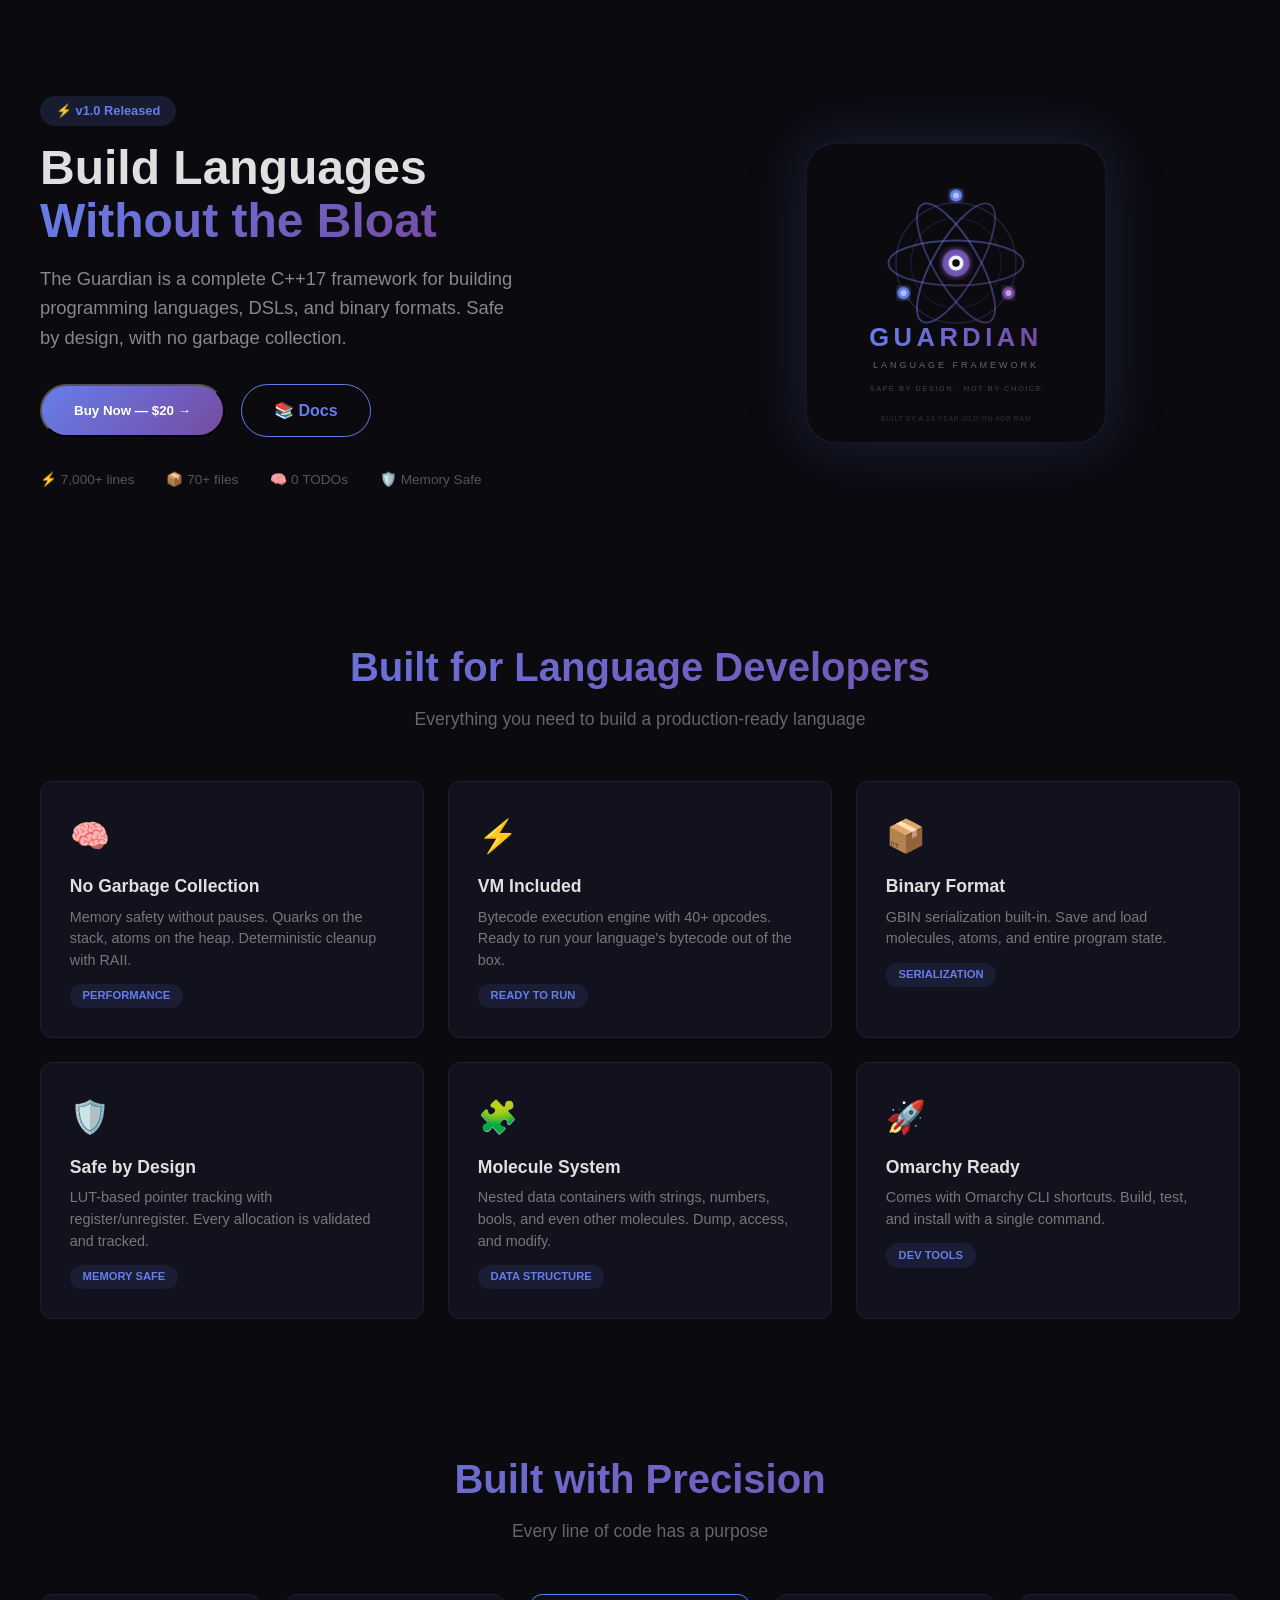
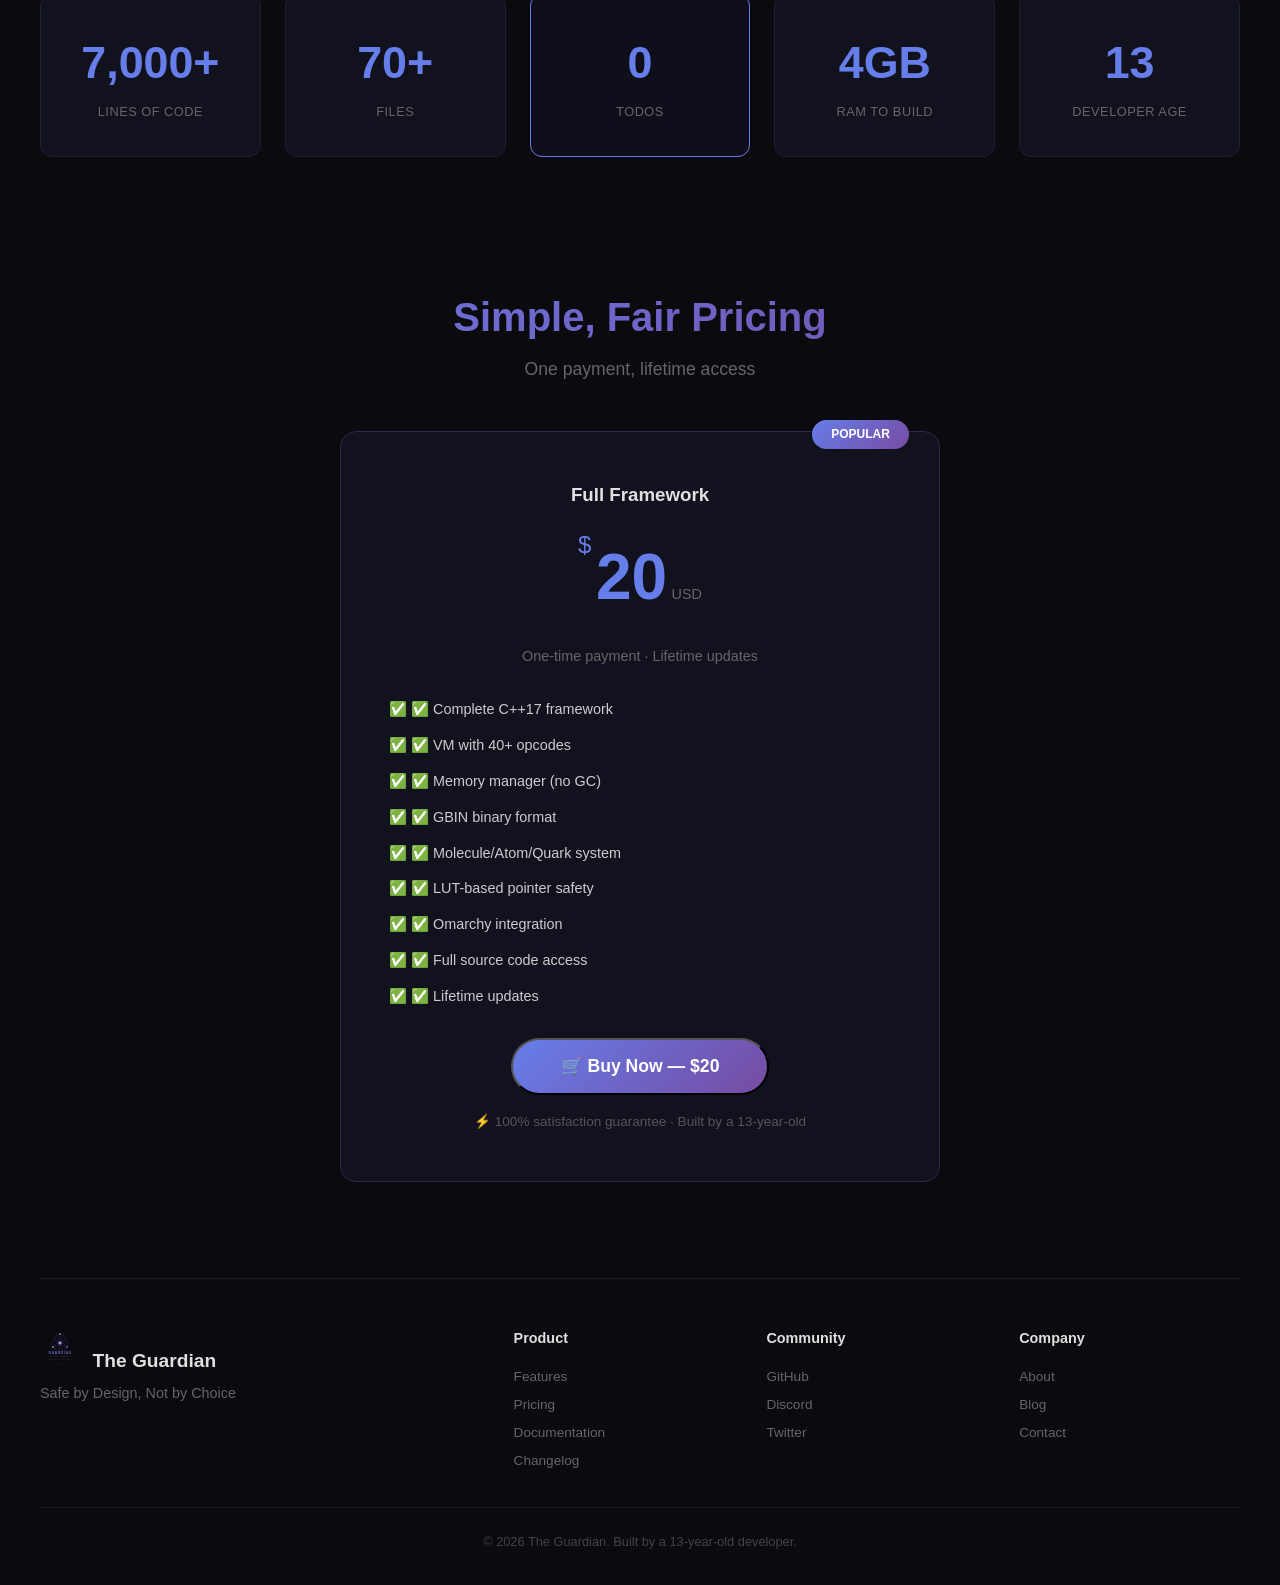
==== website/index.html @ 6f52d5f3 "Sync via Omarchy" ====
<!DOCTYPE html>
<html lang="en">
<head>
    <meta charset="UTF-8" />
    <meta name="viewport" content="width=device-width, initial-scale=1.0" />
    <title>The Guardian — Language Framework</title>
    <link rel="stylesheet" href="style.css" />
</head>
<body>
    <div class="container">
        <!-- Hero -->
        <section class="hero">
            <div class="hero-content">
                <div class="hero-badge">⚡ v1.0 Released</div>
                <h1>
                    Build Languages
                    <span class="gradient-text">Without the Bloat</span>
                </h1>
                <p class="hero-description">
                    The Guardian is a complete C++17 framework for building programming languages,
                    DSLs, and binary formats. Safe by design, with no garbage collection.
                </p>
                <!-- Add this to the hero section -->
    <div class="hero-buttons">
        <button id="hero-buy" class="btn btn-primary">Buy Now — $20 →</button>
        <a href="docs/index.html" class="btn btn-secondary">📚 Docs</a>
    </div>
                <div class="hero-stats-mini">
                    <span>⚡ 7,000+ lines</span>
                    <span>📦 70+ files</span>
                    <span>🧠 0 TODOs</span>
                    <span>🛡️ Memory Safe</span>
                </div>
            </div>
            <div class="hero-visual">
                <img src="assets/logo.svg" alt="The Guardian Logo" width="300" />
            </div>
        </section>

        <!-- Features -->
        <section class="features-section" id="features">
            <div class="section-header">
                <h2>Built for Language Developers</h2>
                <p>Everything you need to build a production-ready language</p>
            </div>
            <div class="features-grid">
                <div class="feature-card">
                    <div class="feature-icon">🧠</div>
                    <h3>No Garbage Collection</h3>
                    <p>Memory safety without pauses. Quarks on the stack, atoms on the heap. Deterministic cleanup with RAII.</p>
                    <span class="feature-tag">Performance</span>
                </div>
                <div class="feature-card">
                    <div class="feature-icon">⚡</div>
                    <h3>VM Included</h3>
                    <p>Bytecode execution engine with 40+ opcodes. Ready to run your language's bytecode out of the box.</p>
                    <span class="feature-tag">Ready to Run</span>
                </div>
                <div class="feature-card">
                    <div class="feature-icon">📦</div>
                    <h3>Binary Format</h3>
                    <p>GBIN serialization built-in. Save and load molecules, atoms, and entire program state.</p>
                    <span class="feature-tag">Serialization</span>
                </div>
                <div class="feature-card">
                    <div class="feature-icon">🛡️</div>
                    <h3>Safe by Design</h3>
                    <p>LUT-based pointer tracking with register/unregister. Every allocation is validated and tracked.</p>
                    <span class="feature-tag">Memory Safe</span>
                </div>
                <div class="feature-card">
                    <div class="feature-icon">🧩</div>
                    <h3>Molecule System</h3>
                    <p>Nested data containers with strings, numbers, bools, and even other molecules. Dump, access, and modify.</p>
                    <span class="feature-tag">Data Structure</span>
                </div>
                <div class="feature-card">
                    <div class="feature-icon">🚀</div>
                    <h3>Omarchy Ready</h3>
                    <p>Comes with Omarchy CLI shortcuts. Build, test, and install with a single command.</p>
                    <span class="feature-tag">Dev Tools</span>
                </div>
            </div>
        </section>

        <!-- Stats -->
        <section class="stats-section" id="stats">
            <div class="section-header">
                <h2>Built with Precision</h2>
                <p>Every line of code has a purpose</p>
            </div>
            <div class="stats-grid">
                <div class="stat-item">
                    <span class="stat-number">7,000+</span>
                    <span class="stat-label">Lines of Code</span>
                </div>
                <div class="stat-item">
                    <span class="stat-number">70+</span>
                    <span class="stat-label">Files</span>
                </div>
                <div class="stat-item highlight">
                    <span class="stat-number">0</span>
                    <span class="stat-label">TODOs</span>
                </div>
                <div class="stat-item">
                    <span class="stat-number">4GB</span>
                    <span class="stat-label">RAM to Build</span>
                </div>
                <div class="stat-item">
                    <span class="stat-number">13</span>
                    <span class="stat-label">Developer Age</span>
                </div>
            </div>
        </section>

        <!-- Pricing -->
        <section class="pricing-section" id="pricing">
            <div class="section-header">
                <h2>Simple, Fair Pricing</h2>
                <p>One payment, lifetime access</p>
            </div>
            <div class="pricing-card">
                <div class="pricing-badge">Popular</div>
                <div class="pricing-header">
                    <h3>Full Framework</h3>
                    <div class="pricing-price">
                        <span class="currency">$</span>
                        <span class="amount">20</span>
                        <span class="period">USD</span>
                    </div>
                    <p class="pricing-note">One-time payment · Lifetime updates</p>
                </div>
                <ul class="pricing-features">
                    <li>✅ Complete C++17 framework</li>
                    <li>✅ VM with 40+ opcodes</li>
                    <li>✅ Memory manager (no GC)</li>
                    <li>✅ GBIN binary format</li>
                    <li>✅ Molecule/Atom/Quark system</li>
                    <li>✅ LUT-based pointer safety</li>
                    <li>✅ Omarchy integration</li>
                    <li>✅ Full source code access</li>
                    <li>✅ Lifetime updates</li>
                </ul>
                <button id="polar-checkout" class="btn btn-primary btn-large">
                    🛒 Buy Now — $20
                </button>
                <p class="pricing-guarantee">⚡ 100% satisfaction guarantee · Built by a 13-year-old</p>
            </div>
        </section>

        <!-- Footer -->
        <footer>
            <div class="footer-grid">
                <div class="footer-brand">
                    <img src="assets/logo.svg" alt="The Guardian" width="40" />
                    <span class="footer-name">The Guardian</span>
                    <p class="footer-desc">Safe by Design, Not by Choice</p>
                </div>
                <div class="footer-links-group">
                    <h4>Product</h4>
                    <a href="#features">Features</a>
                    <a href="#pricing">Pricing</a>
                    <a href="#">Documentation</a>
                    <a href="#">Changelog</a>
                </div>
                <div class="footer-links-group">
                    <h4>Community</h4>
                    <a href="https://github.com/Taha95-dev/The-Guardian">GitHub</a>
                    <a href="#">Discord</a>
                    <a href="#">Twitter</a>
                </div>
                <div class="footer-links-group">
                    <h4>Company</h4>
                    <a href="#">About</a>
                    <a href="#">Blog</a>
                    <a href="#">Contact</a>
                </div>
            </div>
            <div class="footer-bottom">
                <p>&copy; 2026 The Guardian. Built by a 13-year-old developer.</p>
            </div>
        </footer>
    </div>

    <script>
        // ── Polar Checkout ──
        document.addEventListener('DOMContentLoaded', function() {
            const checkoutUrl = 'https://buy.polar.sh/polar_cl_czZ7LW2XcJR1zNjUoiGbBYU4MNOI4ShcvcR6l00HLU9';
            
            // Hero buy button
            const heroBuy = document.getElementById('hero-buy');
            if (heroBuy) {
                heroBuy.addEventListener('click', function() {
                    window.location.href = checkoutUrl;
                });
            }
            
            // Pricing buy button
            const polarCheckout = document.getElementById('polar-checkout');
            if (polarCheckout) {
                polarCheckout.addEventListener('click', function() {
                    window.location.href = checkoutUrl;
                });
            }
        });
    </script>
</body>
</html>
---- website/style.css ----
/* ── Reset ── */
* { margin: 0; padding: 0; box-sizing: border-box; }

body {
    font-family: -apple-system, BlinkMacSystemFont, 'Segoe UI', Roboto, Oxygen, Ubuntu, sans-serif;
    background: #0a0a0f;
    color: #e0e0e0;
    min-height: 100vh;
    display: flex;
    justify-content: center;
    align-items: center;
    padding: 2rem;
    line-height: 1.6;
}

.container {
    max-width: 1200px;
    width: 100%;
}

/* ── Buttons ── */
.btn {
    display: inline-block;
    padding: 0.8rem 2rem;
    border-radius: 50px;
    text-decoration: none;
    font-weight: 600;
    transition: all 0.3s;
}

.btn-primary {
    background: linear-gradient(135deg, #667eea, #764ba2);
    color: #fff;
}

.btn-primary:hover {
    transform: translateY(-2px);
    box-shadow: 0 8px 30px rgba(102, 126, 234, 0.3);
}

.btn-secondary {
    background: transparent;
    color: #667eea;
    border: 1px solid #667eea;
}

.btn-secondary:hover {
    background: rgba(102, 126, 234, 0.1);
}

.btn-large {
    padding: 1rem 3rem;
    font-size: 1.1rem;
}

/* ── Hero ── */
.hero {
    display: grid;
    grid-template-columns: 1fr 1fr;
    gap: 4rem;
    align-items: center;
    padding: 4rem 0 5rem;
}

.hero-badge {
    display: inline-block;
    background: rgba(102, 126, 234, 0.15);
    color: #667eea;
    padding: 0.3rem 1rem;
    border-radius: 50px;
    font-size: 0.8rem;
    font-weight: 600;
    margin-bottom: 1rem;
}

.hero h1 {
    font-size: 3rem;
    font-weight: 900;
    line-height: 1.1;
    margin-bottom: 1rem;
}

.gradient-text {
    background: linear-gradient(135deg, #667eea, #764ba2);
    -webkit-background-clip: text;
    -webkit-text-fill-color: transparent;
}

.hero-description {
    color: #888;
    font-size: 1.15rem;
    max-width: 480px;
    margin-bottom: 2rem;
}

.hero-buttons {
    display: flex;
    gap: 1rem;
    flex-wrap: wrap;
    margin-bottom: 2rem;
}

.hero-stats-mini {
    display: flex;
    gap: 2rem;
    color: #555;
    font-size: 0.85rem;
}

.hero-visual {
    display: flex;
    justify-content: center;
    align-items: center;
}

.hero-visual img {
    max-width: 300px;
    filter: drop-shadow(0 0 30px rgba(102, 126, 234, 0.2));
}

/* ── Section Headers ── */
.section-header {
    text-align: center;
    margin-bottom: 3rem;
}

.section-header h2 {
    font-size: 2.5rem;
    font-weight: 800;
    background: linear-gradient(135deg, #667eea, #764ba2);
    -webkit-background-clip: text;
    -webkit-text-fill-color: transparent;
}

.section-header p {
    color: #666;
    font-size: 1.1rem;
    margin-top: 0.4rem;
}

/* ── Features ── */
.features-section {
    padding: 4rem 0;
}

.features-grid {
    display: grid;
    grid-template-columns: repeat(3, 1fr);
    gap: 1.5rem;
}

.feature-card {
    background: #12121f;
    padding: 1.8rem;
    border-radius: 12px;
    border: 1px solid #1e1e34;
    transition: all 0.3s;
}

.feature-card:hover {
    transform: translateY(-4px);
    border-color: #667eea;
    box-shadow: 0 8px 30px rgba(0, 0, 0, 0.4);
}

.feature-icon { font-size: 2rem; margin-bottom: 0.6rem; }
.feature-card h3 { font-size: 1.1rem; margin-bottom: 0.4rem; }
.feature-card p { color: #777; font-size: 0.9rem; line-height: 1.5; }

.feature-tag {
    display: inline-block;
    margin-top: 0.8rem;
    font-size: 0.7rem;
    font-weight: 600;
    text-transform: uppercase;
    color: #667eea;
    background: rgba(102, 126, 234, 0.1);
    padding: 0.2rem 0.8rem;
    border-radius: 50px;
}

/* ── Stats ── */
.stats-section {
    padding: 4rem 0;
}

.stats-grid {
    display: grid;
    grid-template-columns: repeat(5, 1fr);
    gap: 1.5rem;
}

.stat-item {
    background: #12121f;
    padding: 2rem 1rem;
    border-radius: 12px;
    border: 1px solid #1e1e34;
    text-align: center;
    transition: border-color 0.3s;
}

.stat-item:hover { border-color: #667eea; }
.stat-item.highlight { border-color: #667eea; background: rgba(102, 126, 234, 0.05); }

.stat-number {
    display: block;
    font-size: 2.8rem;
    font-weight: 800;
    color: #667eea;
}

.stat-label {
    font-size: 0.8rem;
    color: #666;
    text-transform: uppercase;
    letter-spacing: 0.5px;
}

/* ── Pricing ── */
.pricing-section {
    padding: 4rem 0;
}

.pricing-card {
    max-width: 600px;
    margin: 0 auto;
    background: #12121f;
    padding: 3rem;
    border-radius: 16px;
    border: 1px solid #2a2a4e;
    text-align: center;
    position: relative;
}

.pricing-badge {
    position: absolute;
    top: -12px;
    right: 30px;
    background: linear-gradient(135deg, #667eea, #764ba2);
    color: #fff;
    padding: 0.3rem 1.2rem;
    border-radius: 50px;
    font-size: 0.75rem;
    font-weight: 600;
    text-transform: uppercase;
}

.pricing-price { margin: 1rem 0; }
.pricing-price .currency { font-size: 1.5rem; vertical-align: top; color: #667eea; }
.pricing-price .amount { font-size: 4rem; font-weight: 800; color: #667eea; }
.pricing-price .period { font-size: 0.9rem; color: #666; }
.pricing-note { color: #666; font-size: 0.9rem; }

.pricing-features {
    list-style: none;
    text-align: left;
    margin: 1.5rem 0;
    padding: 0;
}

.pricing-features li {
    padding: 0.4rem 0;
    color: #ccc;
    font-size: 0.9rem;
}

.pricing-features li::before { content: "✅ "; color: #27c93f; }
.pricing-guarantee { color: #555; font-size: 0.85rem; margin-top: 1rem; }

/* ── Footer ── */
footer {
    border-top: 1px solid #1a1a2e;
    padding-top: 3rem;
    margin-top: 2rem;
}

.footer-grid {
    display: grid;
    grid-template-columns: 2fr 1fr 1fr 1fr;
    gap: 2rem;
    padding-bottom: 2rem;
}

.footer-brand .footer-logo { font-size: 2rem; }
.footer-brand .footer-name { font-size: 1.2rem; font-weight: 700; margin-left: 0.5rem; }
.footer-desc { color: #666; font-size: 0.9rem; margin-top: 0.3rem; }

.footer-links-group h4 { color: #e0e0e0; font-size: 0.9rem; margin-bottom: 0.8rem; }
.footer-links-group a {
    display: block;
    color: #666;
    text-decoration: none;
    font-size: 0.85rem;
    padding: 0.2rem 0;
    transition: color 0.2s;
}

.footer-links-group a:hover { color: #667eea; }

.footer-bottom {
    border-top: 1px solid #1a1a2e;
    padding-top: 1.5rem;
    text-align: center;
    color: #444;
    font-size: 0.8rem;
}

/* ── Responsive ── */
@media (max-width: 1024px) {
    .hero { grid-template-columns: 1fr; text-align: center; }
    .hero-description { margin: 0 auto 2rem; }
    .hero-buttons { justify-content: center; }
    .hero-stats-mini { justify-content: center; }
    .hero-visual img { max-width: 200px; }
}

@media (max-width: 768px) {
    .features-grid { grid-template-columns: 1fr 1fr; }
    .stats-grid { grid-template-columns: 1fr 1fr 1fr; }
    .footer-grid { grid-template-columns: 1fr 1fr; }
}

@media (max-width: 480px) {
    .features-grid { grid-template-columns: 1fr; }
    .stats-grid { grid-template-columns: 1fr 1fr; }
    .footer-grid { grid-template-columns: 1fr; }
    .hero h1 { font-size: 2.5rem; }
    .section-header h2 { font-size: 2rem; }
    .pricing-price .amount { font-size: 3rem; }
}

/* ── Docs Styles ── */

.docs-header {
    padding: 2rem 0 3rem;
}

.docs-header h1 {
    font-size: 2.5rem;
    font-weight: 800;
    background: linear-gradient(135deg, #667eea, #764ba2);
    -webkit-background-clip: text;
    -webkit-text-fill-color: transparent;
}

.docs-header p {
    color: #8888aa;
    font-size: 1.1rem;
}

.back-link {
    color: #667eea;
    text-decoration: none;
    display: inline-block;
    margin-bottom: 1rem;
}

.back-link:hover {
    text-decoration: underline;
}

.docs-grid {
    display: grid;
    grid-template-columns: repeat(auto-fit, minmax(280px, 1fr));
    gap: 1.5rem;
    padding: 1rem 0 3rem;
}

.docs-card {
    background: #12121f;
    padding: 1.8rem;
    border-radius: 12px;
    border: 1px solid #1e1e34;
    transition: all 0.3s;
}

.docs-card:hover {
    border-color: #667eea;
    transform: translateY(-2px);
}

.docs-card h3 {
    color: #e0e0e0;
    font-size: 1.1rem;
    margin-bottom: 0.5rem;
}

.docs-card p {
    color: #8888aa;
    font-size: 0.9rem;
    line-height: 1.5;
    margin-bottom: 1rem;
}

.docs-card .btn {
    font-size: 0.85rem;
    padding: 0.5rem 1.5rem;
}

.docs-content {
    padding: 1rem 0 3rem;
    max-width: 800px;
}

.docs-content h2 {
    color: #e0e0e0;
    font-size: 1.8rem;
    font-weight: 700;
    margin: 2rem 0 1rem;
    border-bottom: 1px solid #1e1e34;
    padding-bottom: 0.5rem;
}

.docs-content h3 {
    color: #667eea;
    font-size: 1.3rem;
    margin: 1.5rem 0 0.5rem;
}

.docs-content p, .docs-content li {
    color: #aaa;
    line-height: 1.8;
}

.docs-content ul {
    padding-left: 1.5rem;
}

.docs-content ul li {
    margin: 0.3rem 0;
}

.docs-content pre {
    background: #0a0a0f;
    padding: 1.2rem;
    border-radius: 8px;
    border: 1px solid #1e1e34;
    overflow-x: auto;
    font-family: monospace;
    font-size: 0.85rem;
    color: #e0e0e0;
    margin: 0.8rem 0;
}

.docs-content code {
    font-family: monospace;
    color: #667eea;
}

.docs-content pre code {
    color: #e0e0e0;
}

.concept-card {
    background: #12121f;
    padding: 1.5rem;
    border-radius: 12px;
    border: 1px solid #1e1e34;
    margin: 1.5rem 0;
}

.concept-card h3 {
    margin-top: 0;
}

/* ── Responsive ── */
@media (max-width: 640px) {
    .docs-grid {
        grid-template-columns: 1fr;
    }
    .docs-header h1 {
        font-size: 2rem;
    }
}

/* ── API Styles ── */

.api-nav {
    display: flex;
    flex-wrap: wrap;
    gap: 0.8rem;
    padding: 1rem 0;
    margin-bottom: 2rem;
    border-bottom: 1px solid #1e1e34;
}

.api-nav a {
    color: #667eea;
    text-decoration: none;
    padding: 0.3rem 1rem;
    border-radius: 20px;
    border: 1px solid #1e1e34;
    font-size: 0.85rem;
    transition: all 0.3s;
}

.api-nav a:hover {
    background: rgba(102, 126, 234, 0.1);
    border-color: #667eea;
}

.api-class {
    background: #12121f;
    padding: 1.5rem;
    border-radius: 12px;
    border: 1px solid #1e1e34;
    margin: 1rem 0 2rem;
}

.api-class h4 {
    color: #764ba2;
    margin: 0 0 0.5rem 0;
}

.api-class table {
    width: 100%;
    border-collapse: collapse;
    font-size: 0.9rem;
}

.api-class table tr {
    border-bottom: 1px solid #1a1a2e;
}

.api-class table td {
    padding: 0.6rem 0.5rem;
    vertical-align: top;
}

.api-class table td:first-child {
    color: #667eea;
    font-family: monospace;
    width: 40%;
}

.api-class table td:last-child {
    color: #aaa;
}

@media (max-width: 640px) {
    .api-class table td:first-child {
        width: 50%;
        font-size: 0.75rem;
    }
    .api-class table td:last-child {
        font-size: 0.8rem;
    }
}
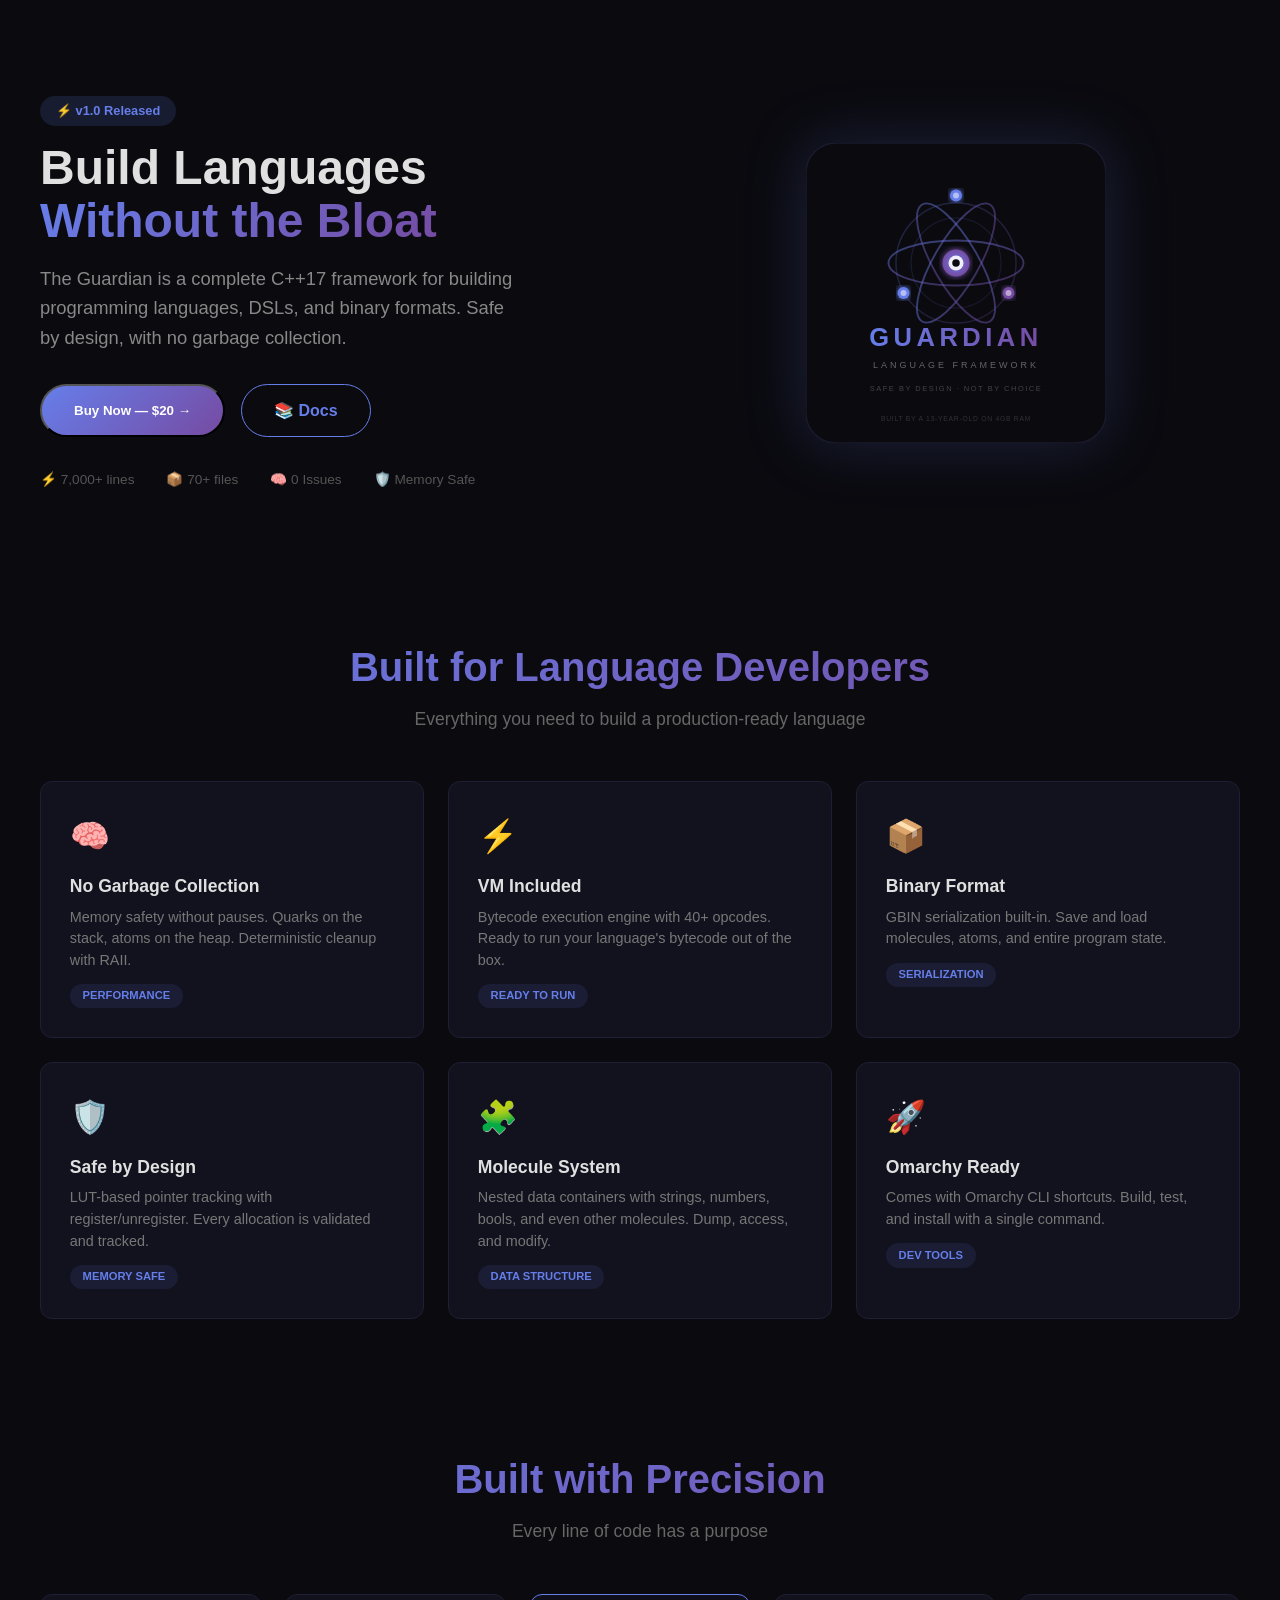
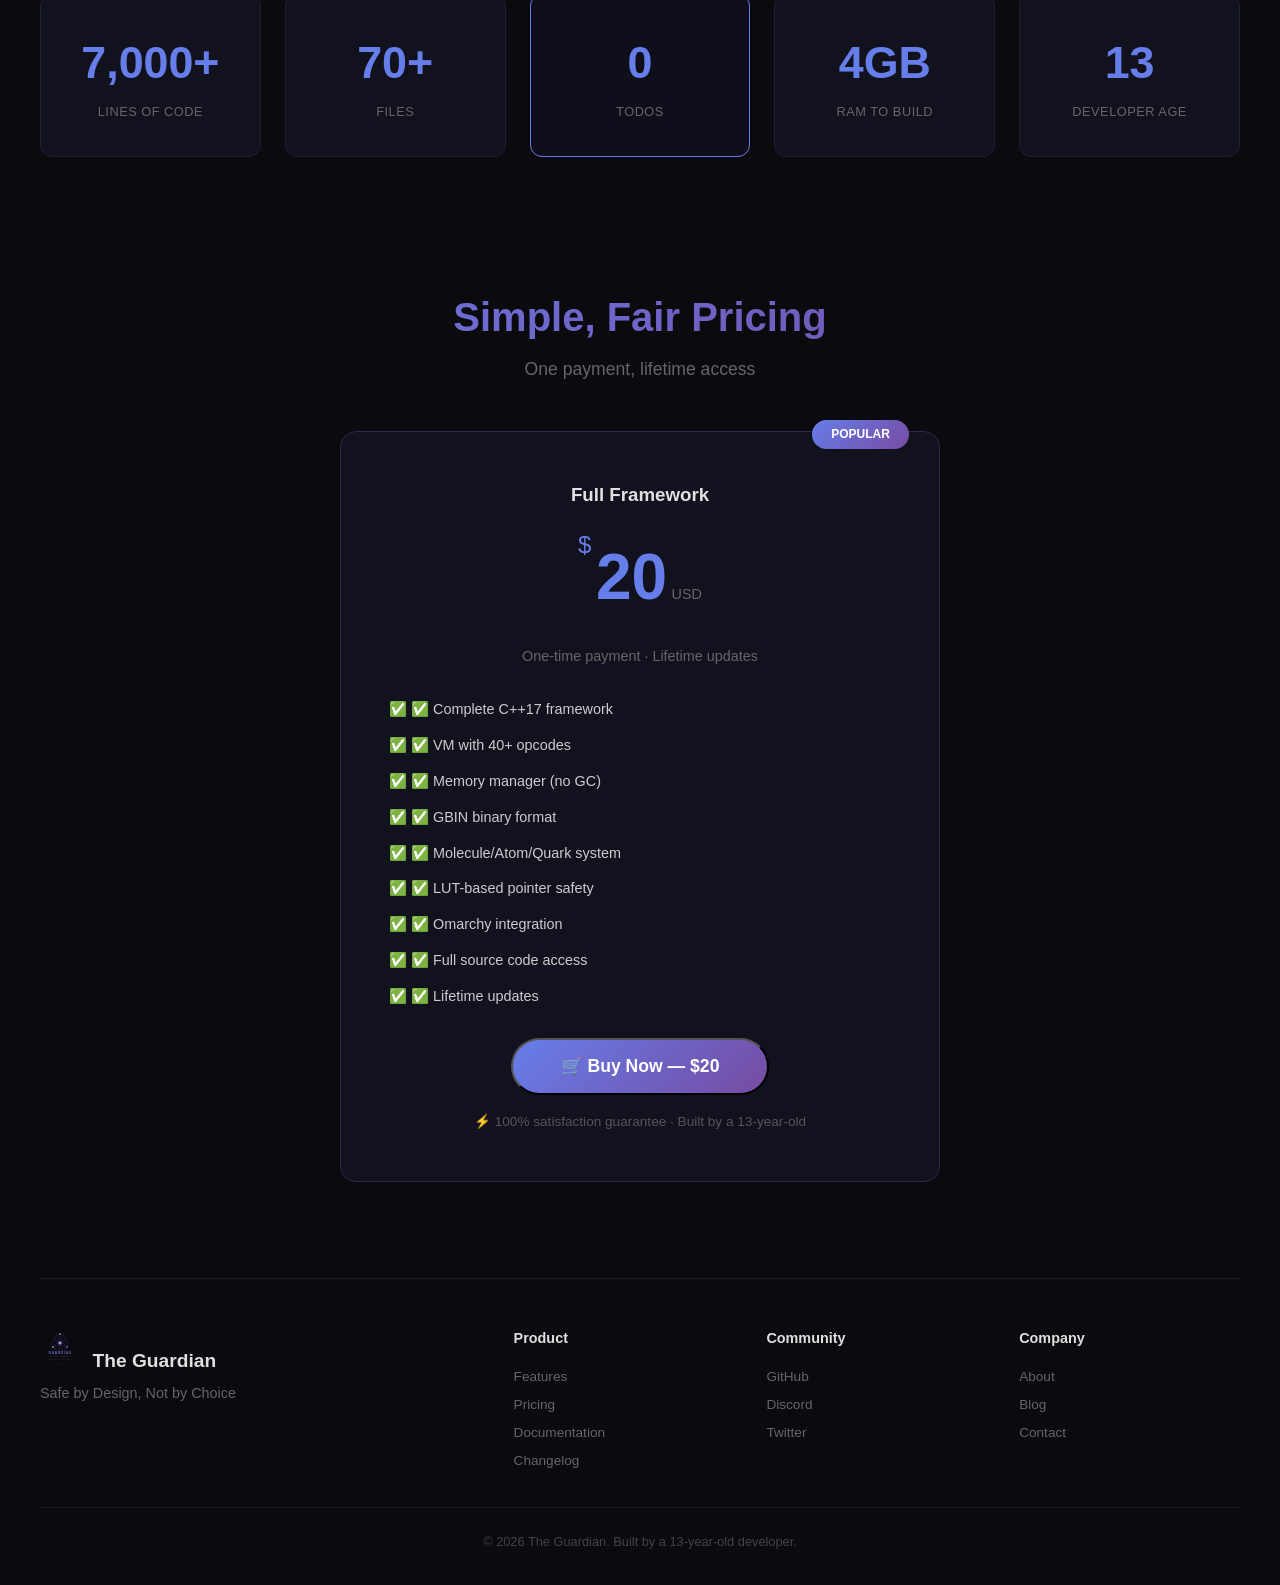
==== commit e8cfedf9: "v2.0: parser/lexer API" ====
--- a/website/index.html
+++ b/website/index.html
@@ -28,7 +28,7 @@
                 <div class="hero-stats-mini">
                     <span>⚡ 7,000+ lines</span>
                     <span>📦 70+ files</span>
-                    <span>🧠 0 TODOs</span>
+                    <span>🧠 0 Issues</span>
                     <span>🛡️ Memory Safe</span>
                 </div>
             </div>
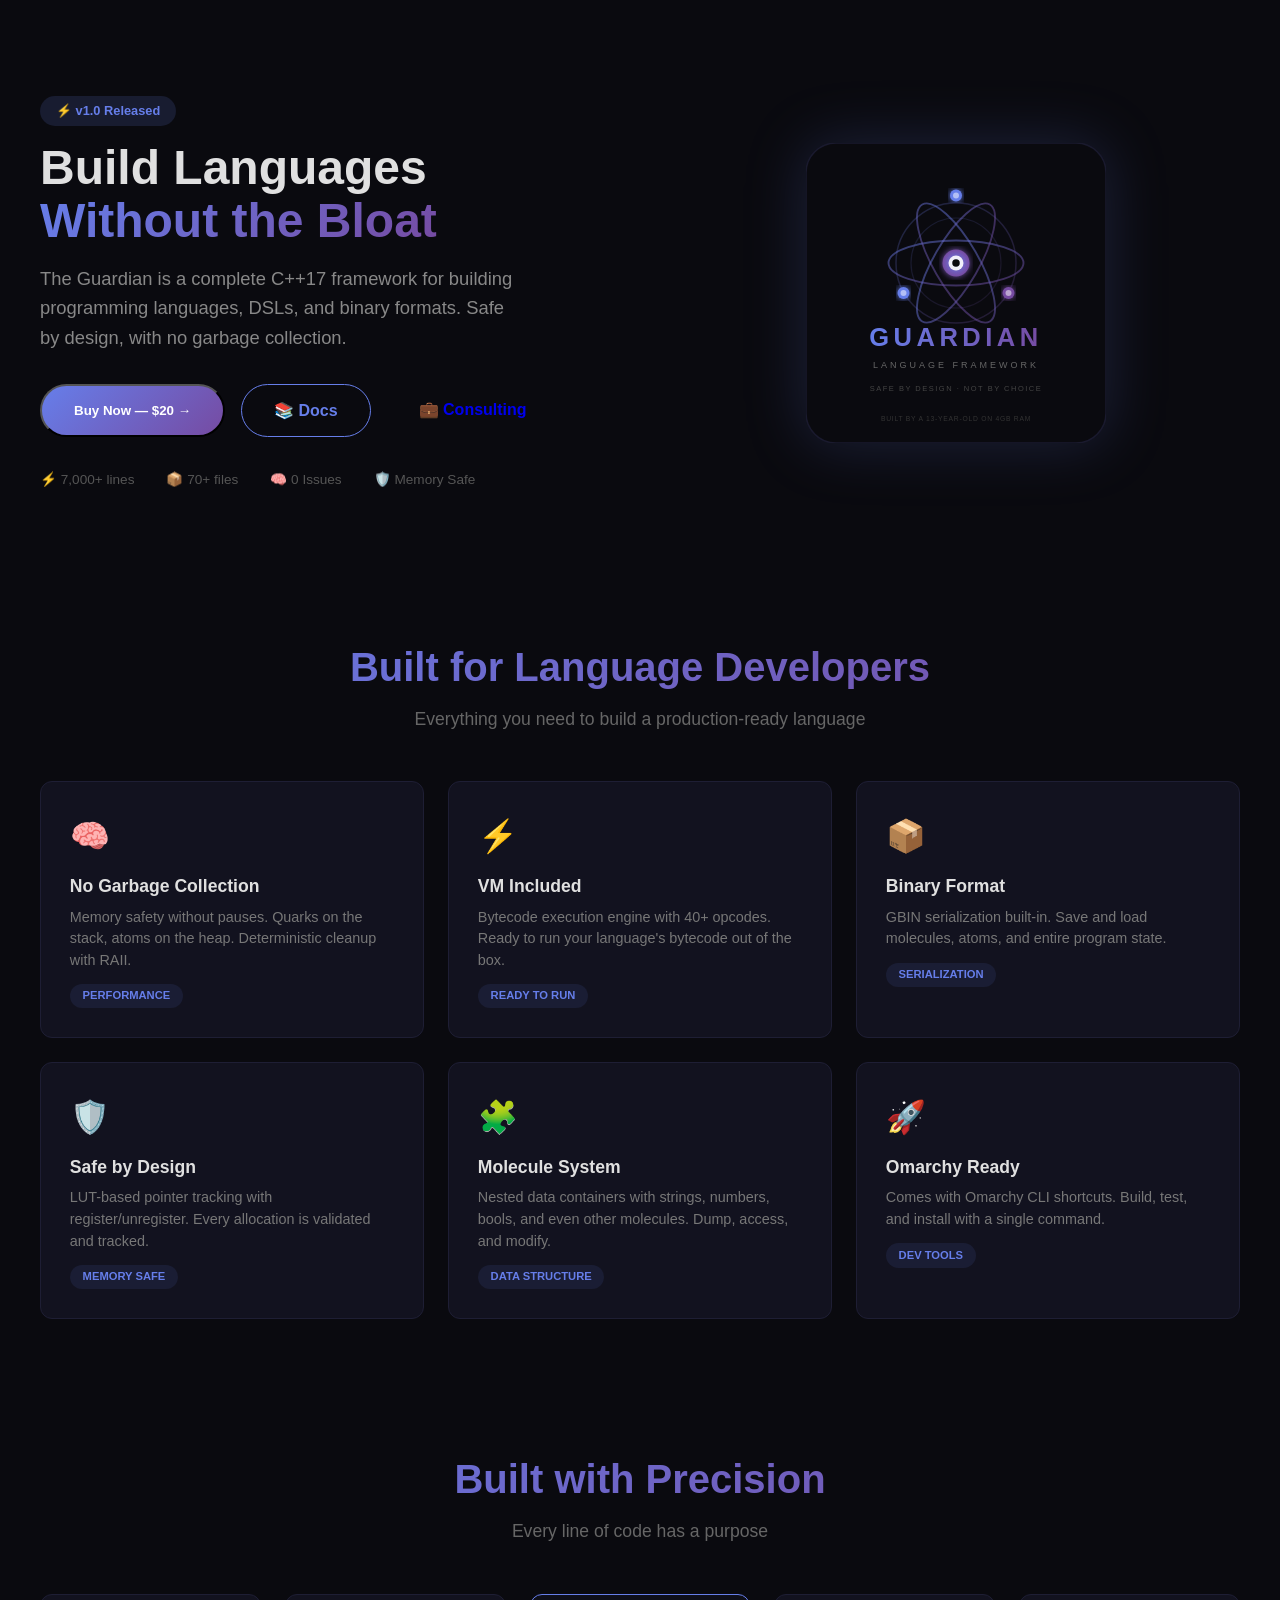
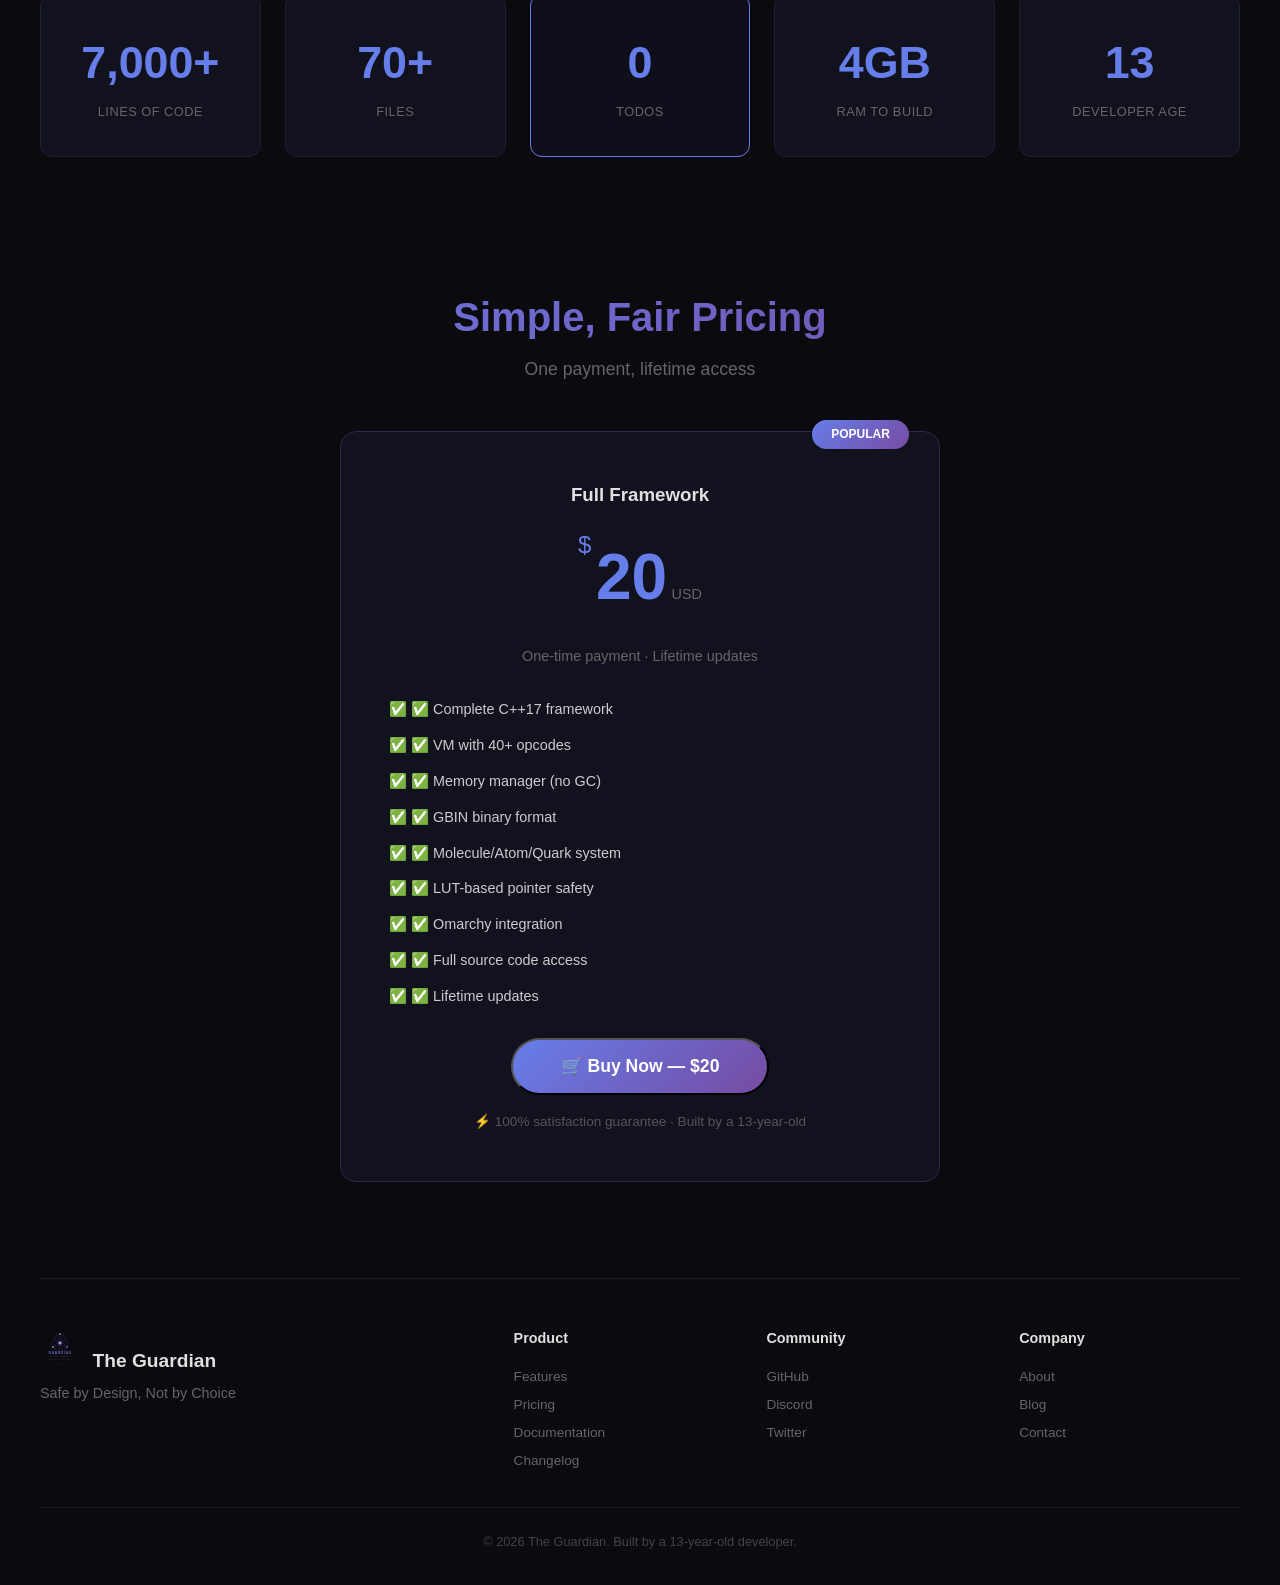
==== commit 2b7ad05e: "feat: Add consulting page and services - Add consulting.html with services, pricing, and contact - A" ====
--- a/website/index.html
+++ b/website/index.html
@@ -20,10 +20,10 @@
                     The Guardian is a complete C++17 framework for building programming languages,
                     DSLs, and binary formats. Safe by design, with no garbage collection.
                 </p>
-                <!-- Add this to the hero section -->
     <div class="hero-buttons">
         <button id="hero-buy" class="btn btn-primary">Buy Now — $20 →</button>
         <a href="docs/index.html" class="btn btn-secondary">📚 Docs</a>
+        <a href="consulting.html" class="btn bin-secondary">💼 Consulting</a>
     </div>
                 <div class="hero-stats-mini">
                     <span>⚡ 7,000+ lines</span>
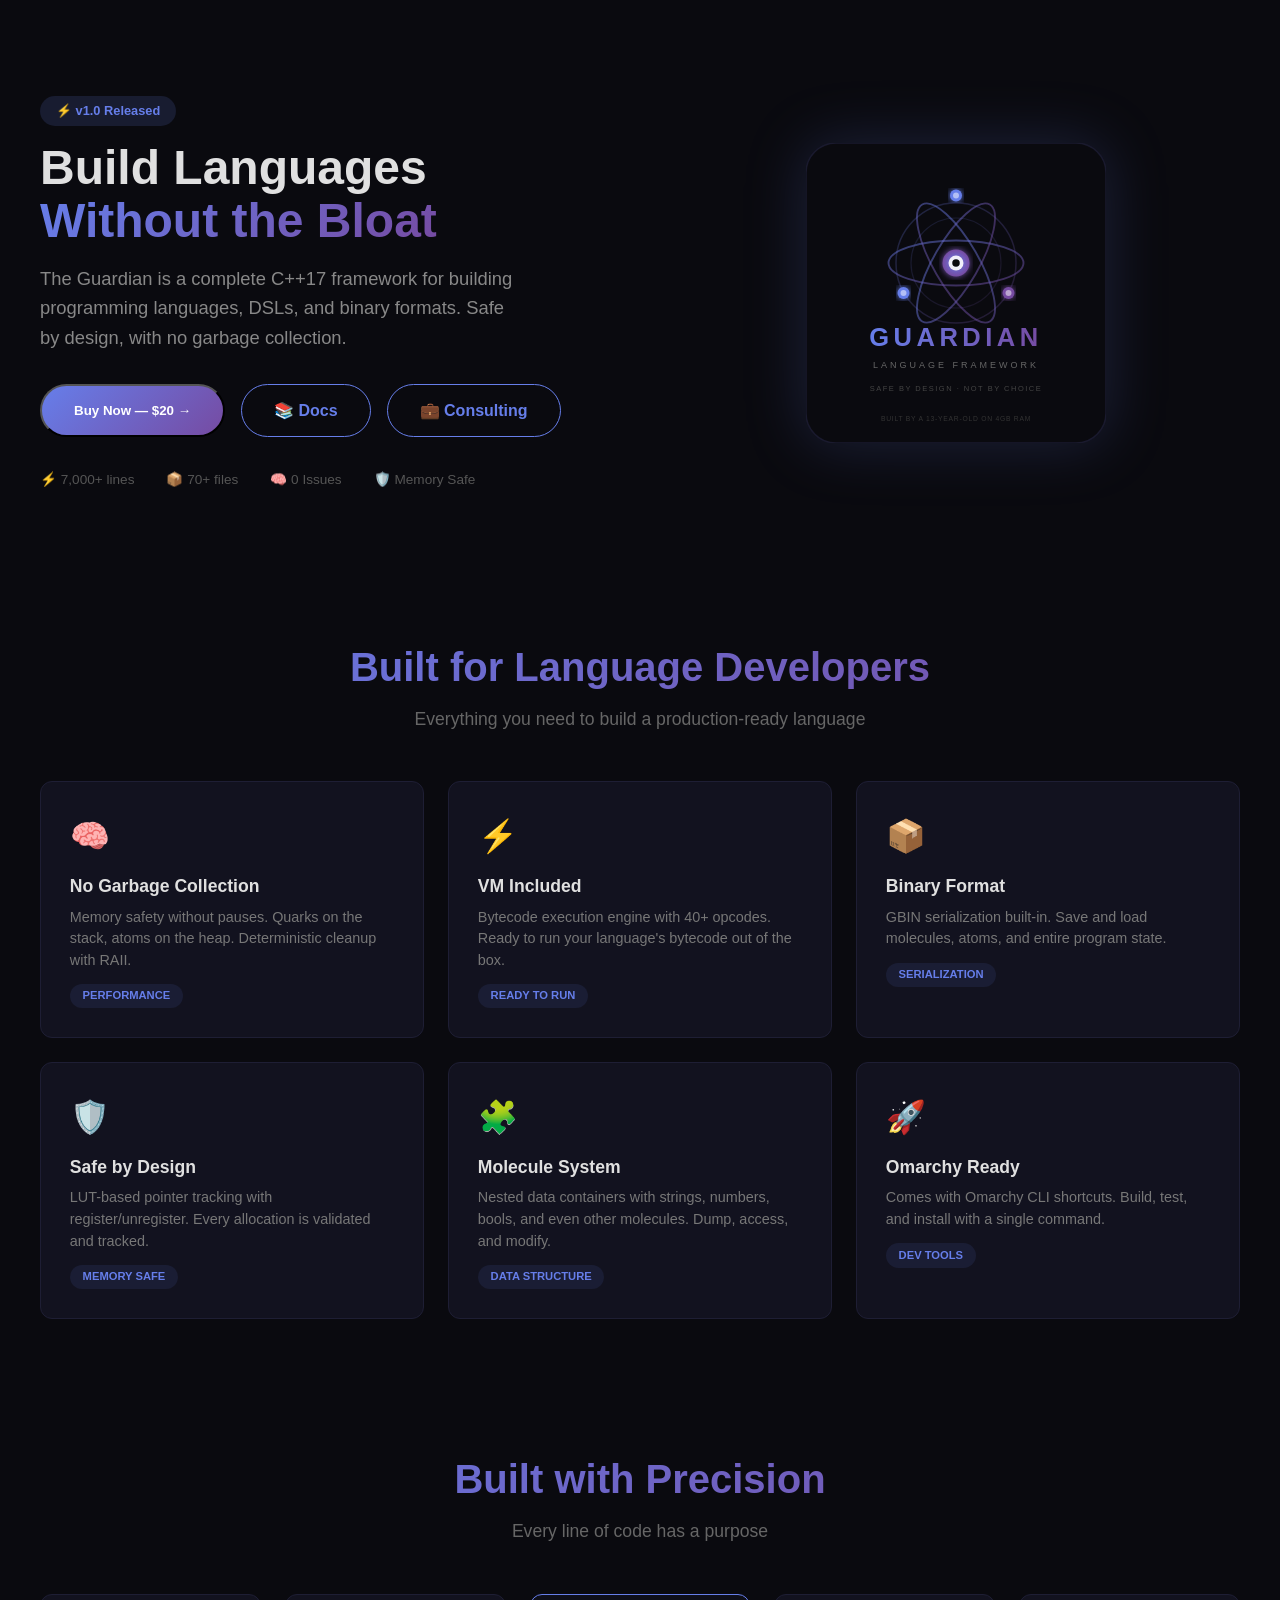
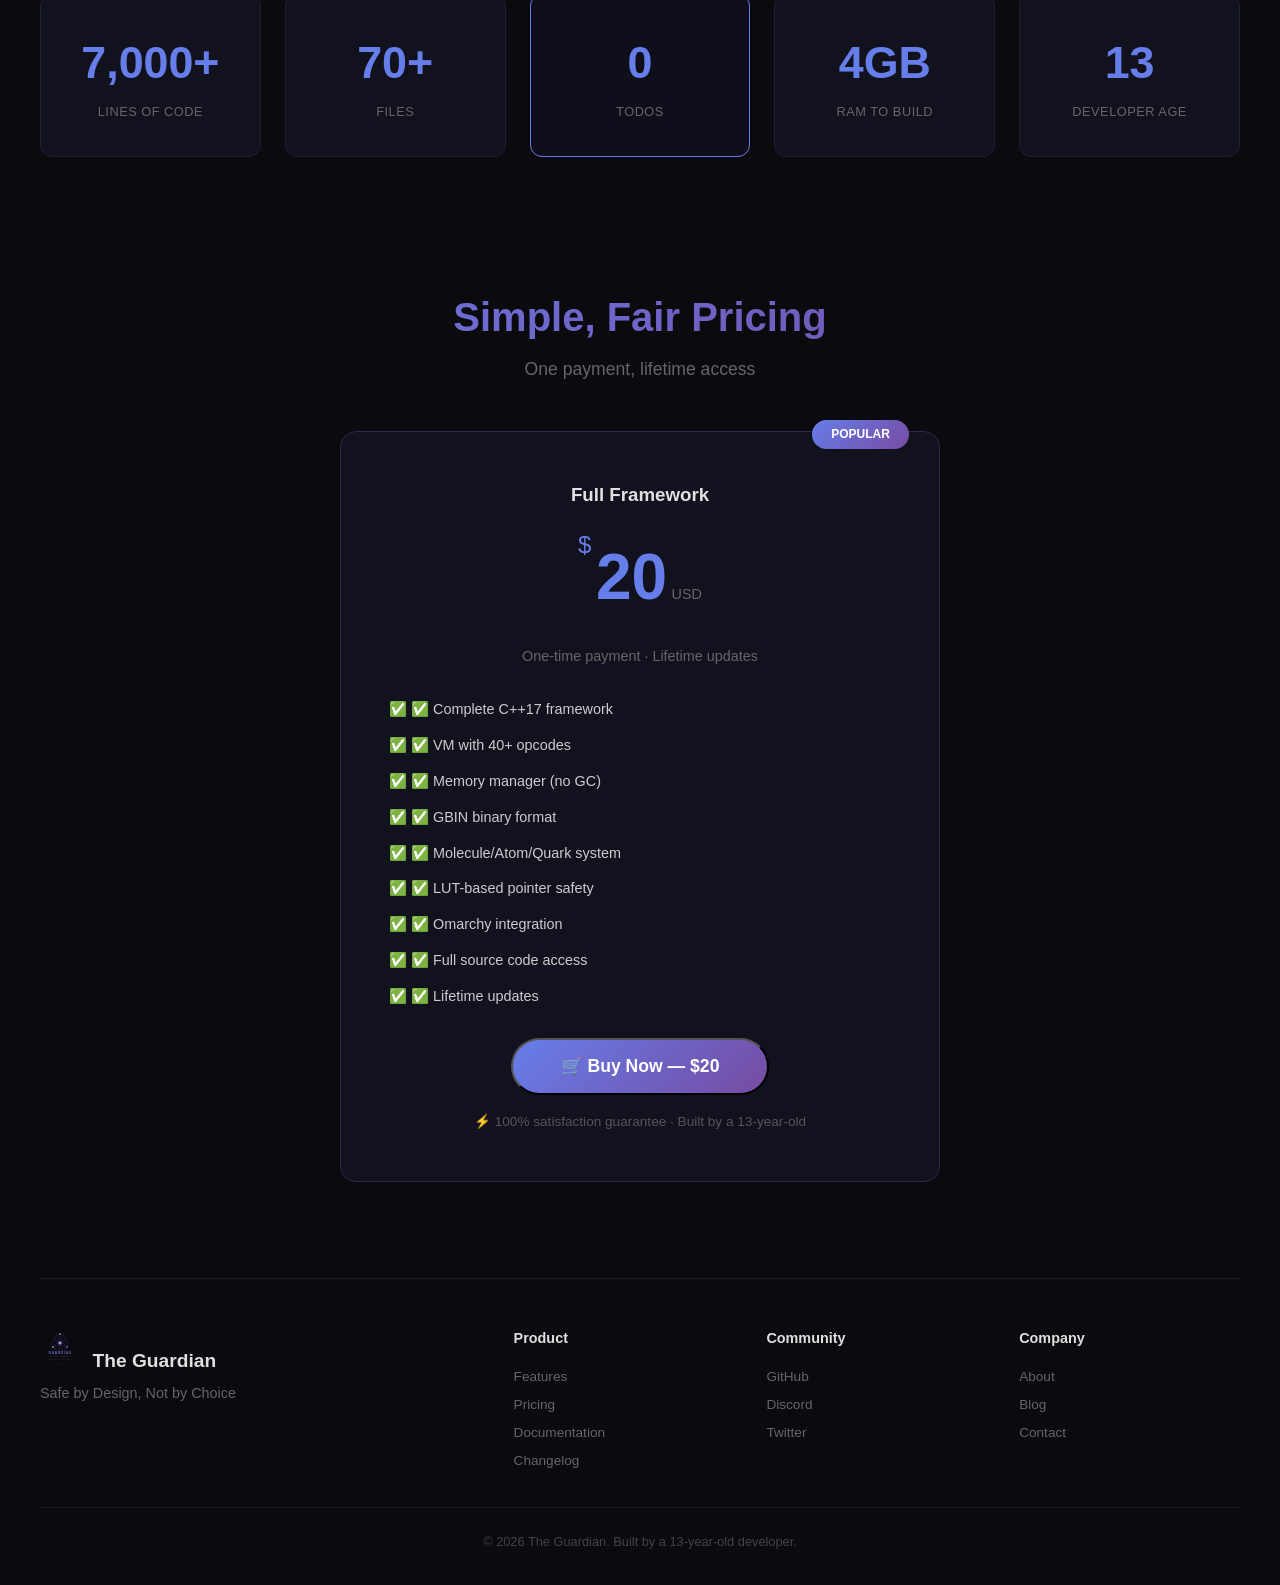
==== commit bcfc5b14: "Sync via Omarchy" ====
--- a/website/index.html
+++ b/website/index.html
@@ -23,7 +23,7 @@
     <div class="hero-buttons">
         <button id="hero-buy" class="btn btn-primary">Buy Now — $20 →</button>
         <a href="docs/index.html" class="btn btn-secondary">📚 Docs</a>
-        <a href="consulting.html" class="btn bin-secondary">💼 Consulting</a>
+        <a href="consulting.html" class="btn btn-secondary">💼 Consulting</a>
     </div>
                 <div class="hero-stats-mini">
                     <span>⚡ 7,000+ lines</span>
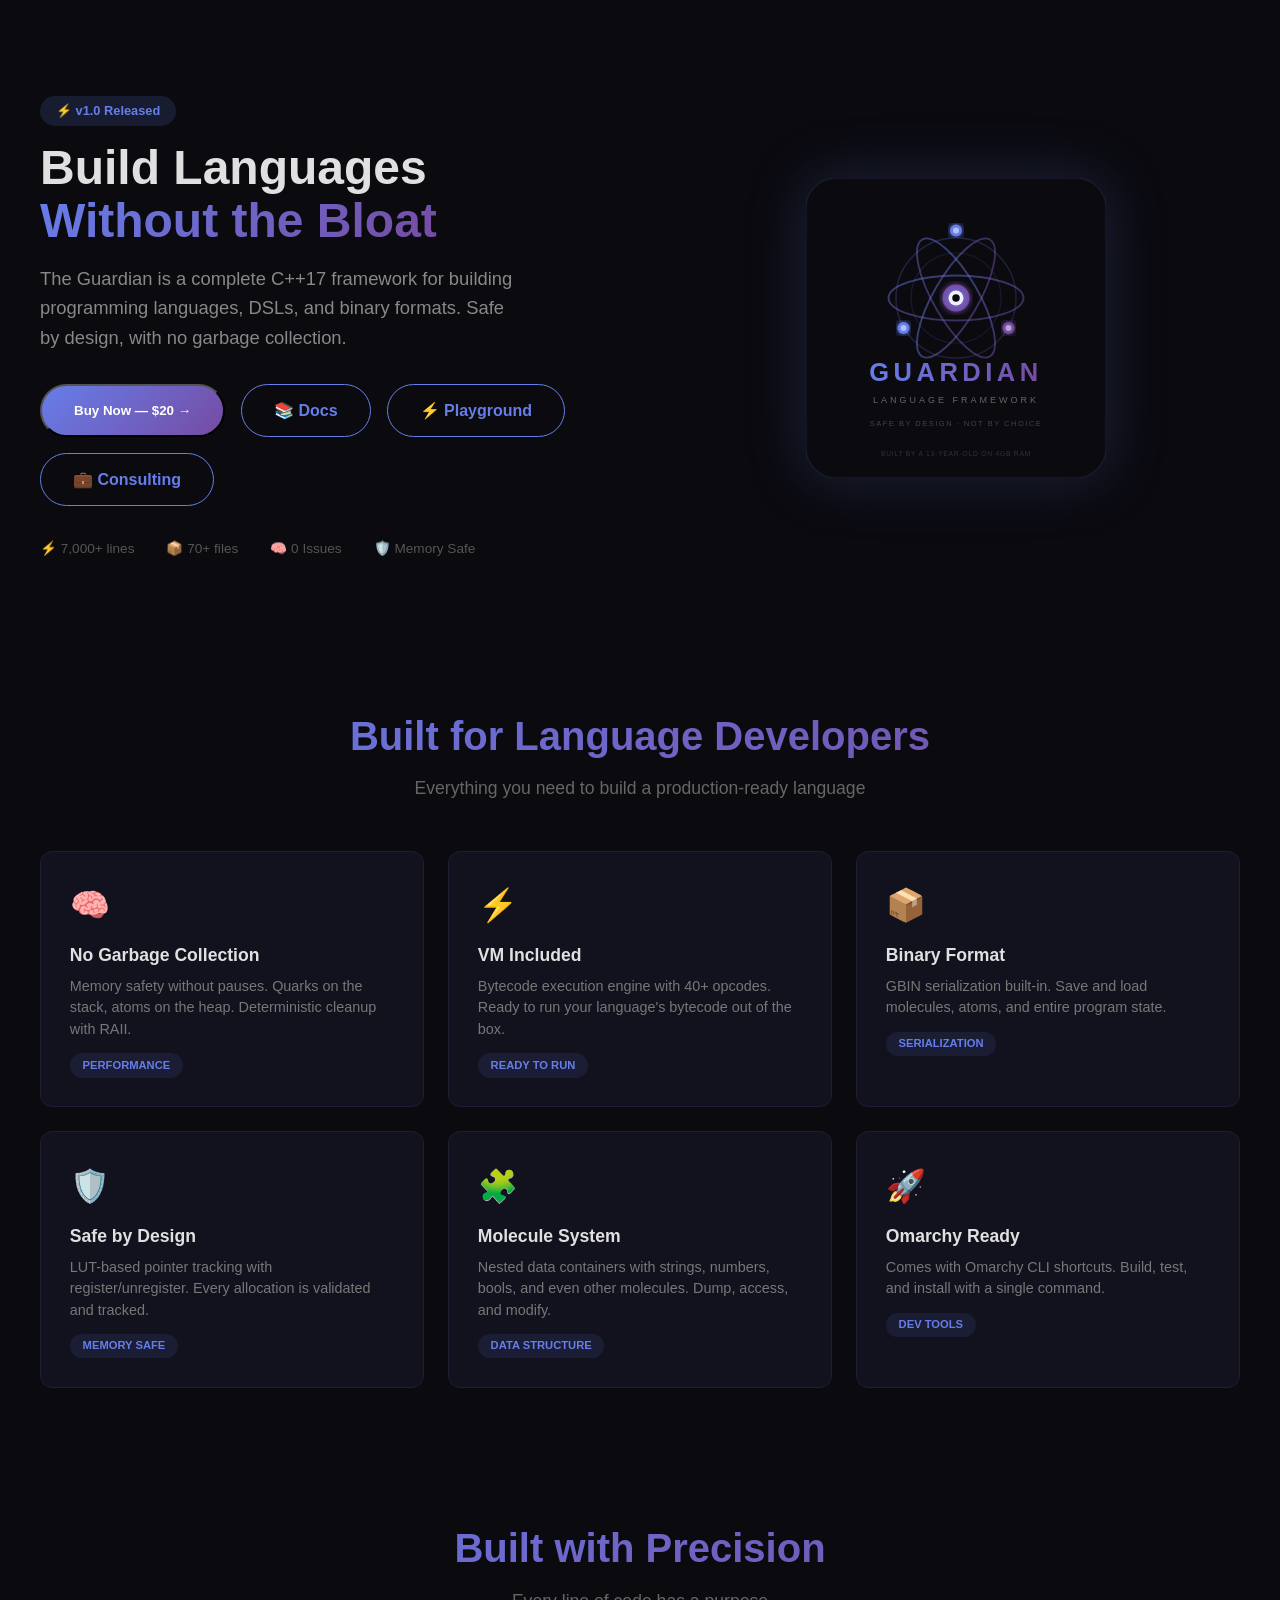
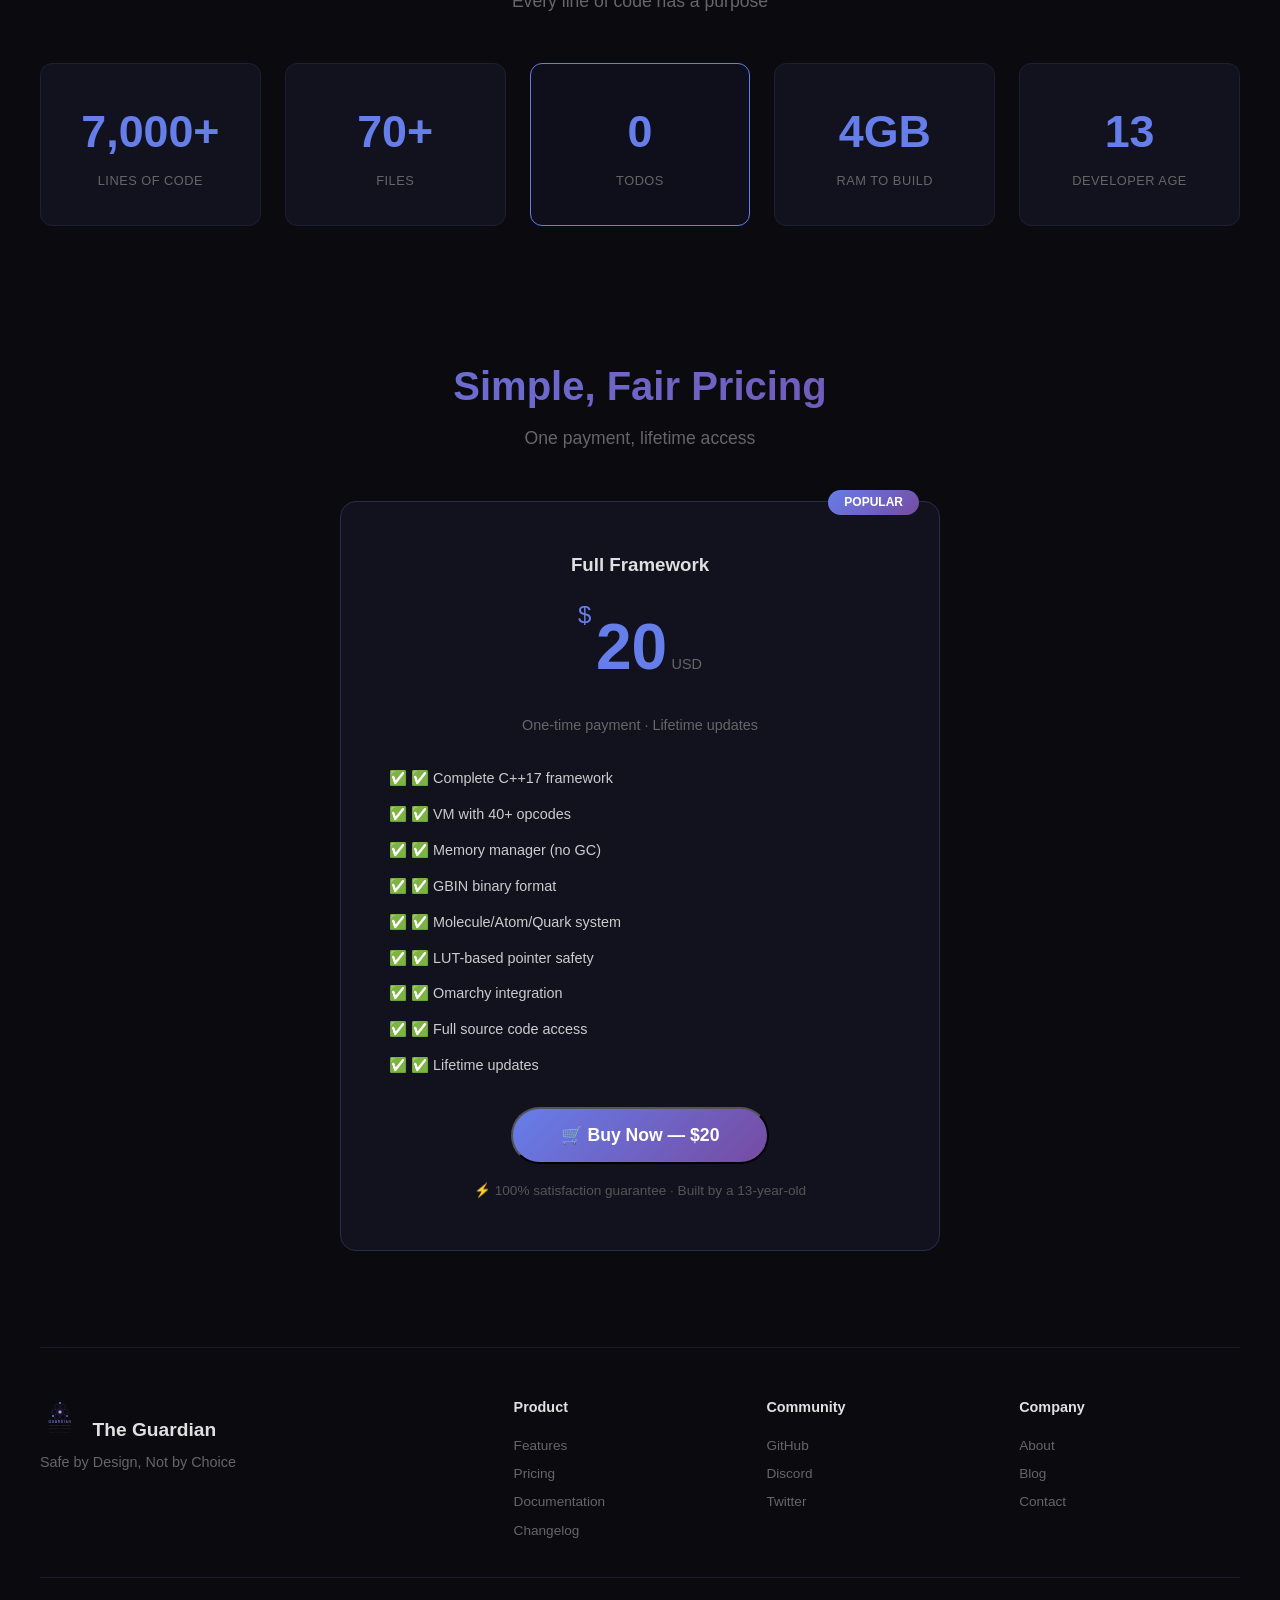
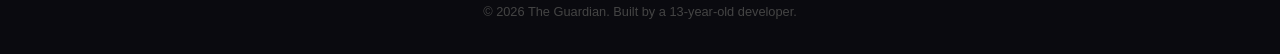
==== commit 1df5921d: "feat: Add Axiom playground with Vim-style editor" ====
--- a/website/index.html
+++ b/website/index.html
@@ -23,6 +23,7 @@
     <div class="hero-buttons">
         <button id="hero-buy" class="btn btn-primary">Buy Now — $20 →</button>
         <a href="docs/index.html" class="btn btn-secondary">📚 Docs</a>
+        <a href="playground/" class="btn btn-secondary">⚡ Playground</a>
         <a href="consulting.html" class="btn btn-secondary">💼 Consulting</a>
     </div>
                 <div class="hero-stats-mini">
--- a/website/style.css
+++ b/website/style.css
@@ -546,3 +546,393 @@
         font-size: 0.8rem;
     }
 }
+
+/* ── Consulting Page Styles ── */
+
+/* Navigation */
+.consulting-nav {
+    display: flex;
+    justify-content: space-between;
+    align-items: center;
+    padding: 1.5rem 0;
+    border-bottom: 1px solid #1a1a2e;
+    margin-bottom: 3rem;
+}
+
+.consulting-nav .nav-logo {
+    display: flex;
+    align-items: center;
+    gap: 0.8rem;
+    text-decoration: none;
+    color: #e0e0e0;
+    font-size: 1.2rem;
+    font-weight: 700;
+}
+
+.consulting-nav .nav-back {
+    color: #667eea;
+    text-decoration: none;
+}
+
+.consulting-nav .nav-back:hover {
+    text-decoration: underline;
+}
+
+/* Hero */
+.consulting-hero {
+    text-align: center;
+    padding: 2rem 0 4rem;
+}
+
+.consulting-hero h1 {
+    font-size: 3.5rem;
+    font-weight: 800;
+    background: linear-gradient(135deg, #667eea, #764ba2);
+    -webkit-background-clip: text;
+    -webkit-text-fill-color: transparent;
+}
+
+.consulting-hero .subtitle {
+    font-size: 1.3rem;
+    color: #8888aa;
+    margin: 0.5rem 0 1.5rem;
+}
+
+.hero-badges {
+    display: flex;
+    justify-content: center;
+    gap: 1rem;
+    flex-wrap: wrap;
+}
+
+.hero-badges span {
+    background: #1a1a2e;
+    padding: 0.4rem 1.2rem;
+    border-radius: 20px;
+    font-size: 0.85rem;
+    color: #8888aa;
+    border: 1px solid #2a2a4e;
+}
+
+/* Services */
+.services {
+    padding: 4rem 0;
+}
+
+.services h2 {
+    text-align: center;
+    font-size: 2.5rem;
+    font-weight: 800;
+    background: linear-gradient(135deg, #667eea, #764ba2);
+    -webkit-background-clip: text;
+    -webkit-text-fill-color: transparent;
+    margin-bottom: 2rem;
+}
+
+.services-grid {
+    display: grid;
+    grid-template-columns: repeat(3, 1fr);
+    gap: 1.5rem;
+}
+
+.service-card {
+    background: #12121f;
+    padding: 1.8rem;
+    border-radius: 12px;
+    border: 1px solid #1e1e34;
+    transition: all 0.3s;
+    position: relative;
+}
+
+.service-card:hover {
+    transform: translateY(-4px);
+    border-color: #667eea;
+}
+
+.service-card.featured {
+    border-color: #667eea;
+    background: rgba(102, 126, 234, 0.05);
+}
+
+.service-badge {
+    position: absolute;
+    top: -12px;
+    right: 20px;
+    background: linear-gradient(135deg, #667eea, #764ba2);
+    color: #fff;
+    padding: 0.2rem 1rem;
+    border-radius: 50px;
+    font-size: 0.75rem;
+    font-weight: 600;
+}
+
+.service-icon {
+    font-size: 2.5rem;
+    margin-bottom: 0.5rem;
+}
+
+.service-card h3 {
+    font-size: 1.1rem;
+    color: #e0e0e0;
+    margin-bottom: 0.5rem;
+}
+
+.service-card p {
+    color: #8888aa;
+    font-size: 0.9rem;
+    line-height: 1.5;
+}
+
+.service-card ul {
+    list-style: none;
+    padding: 0;
+    margin: 1rem 0;
+}
+
+.service-card ul li {
+    color: #aaa;
+    font-size: 0.85rem;
+    padding: 0.2rem 0;
+}
+
+.price {
+    display: inline-block;
+    background: rgba(102, 126, 234, 0.1);
+    color: #667eea;
+    padding: 0.3rem 1rem;
+    border-radius: 20px;
+    font-weight: 600;
+    font-size: 0.9rem;
+    margin-top: 0.5rem;
+}
+
+/* Why Me */
+.why-me {
+    padding: 4rem 0;
+}
+
+.why-me h2 {
+    text-align: center;
+    font-size: 2.5rem;
+    font-weight: 800;
+    background: linear-gradient(135deg, #667eea, #764ba2);
+    -webkit-background-clip: text;
+    -webkit-text-fill-color: transparent;
+    margin-bottom: 2rem;
+}
+
+.why-grid {
+    display: grid;
+    grid-template-columns: repeat(4, 1fr);
+    gap: 1.5rem;
+}
+
+.why-item {
+    background: #12121f;
+    padding: 1.8rem;
+    border-radius: 12px;
+    border: 1px solid #1e1e34;
+    text-align: center;
+}
+
+.why-number {
+    display: inline-block;
+    font-size: 2rem;
+    font-weight: 800;
+    color: #667eea;
+    margin-bottom: 0.5rem;
+}
+
+.why-item h3 {
+    color: #e0e0e0;
+    font-size: 1.1rem;
+    margin-bottom: 0.5rem;
+}
+
+.why-item p {
+    color: #8888aa;
+    font-size: 0.9rem;
+    line-height: 1.5;
+}
+
+/* Portfolio */
+.portfolio {
+    padding: 4rem 0;
+}
+
+.portfolio h2 {
+    text-align: center;
+    font-size: 2.5rem;
+    font-weight: 800;
+    background: linear-gradient(135deg, #667eea, #764ba2);
+    -webkit-background-clip: text;
+    -webkit-text-fill-color: transparent;
+    margin-bottom: 2rem;
+}
+
+.portfolio-grid {
+    display: grid;
+    grid-template-columns: repeat(3, 1fr);
+    gap: 1.5rem;
+}
+
+.portfolio-item {
+    background: #12121f;
+    padding: 1.8rem;
+    border-radius: 12px;
+    border: 1px solid #1e1e34;
+}
+
+.portfolio-item h3 {
+    color: #e0e0e0;
+    font-size: 1.1rem;
+    margin-bottom: 0.5rem;
+}
+
+.portfolio-item p {
+    color: #8888aa;
+    font-size: 0.9rem;
+    line-height: 1.5;
+    margin-bottom: 1rem;
+}
+
+.portfolio-item a {
+    color: #667eea;
+    text-decoration: none;
+}
+
+.portfolio-item a:hover {
+    text-decoration: underline;
+}
+
+/* Pricing */
+.pricing {
+    padding: 4rem 0;
+}
+
+.pricing h2 {
+    text-align: center;
+    font-size: 2.5rem;
+    font-weight: 800;
+    background: linear-gradient(135deg, #667eea, #764ba2);
+    -webkit-background-clip: text;
+    -webkit-text-fill-color: transparent;
+    margin-bottom: 2rem;
+}
+
+.pricing-grid {
+    display: grid;
+    grid-template-columns: repeat(3, 1fr);
+    gap: 1.5rem;
+}
+
+.pricing-tier {
+    background: #12121f;
+    padding: 2rem;
+    border-radius: 12px;
+    border: 1px solid #1e1e34;
+    text-align: center;
+    position: relative;
+}
+
+.pricing-tier.featured {
+    border-color: #667eea;
+    background: rgba(102, 126, 234, 0.05);
+}
+
+.pricing-badge {
+    position: absolute;
+    top: -12px;
+    right: 20px;
+    background: linear-gradient(135deg, #667eea, #764ba2);
+    color: #fff;
+    padding: 0.2rem 1rem;
+    border-radius: 50px;
+    font-size: 0.75rem;
+    font-weight: 600;
+}
+
+.pricing-tier h3 {
+    font-size: 1.3rem;
+    color: #e0e0e0;
+    margin-bottom: 0.3rem;
+}
+
+.pricing-tier .price {
+    font-size: 2rem;
+    font-weight: 700;
+    color: #667eea;
+    background: none;
+    padding: 0;
+}
+
+.pricing-tier ul {
+    list-style: none;
+    padding: 0;
+    margin: 1rem 0;
+}
+
+.pricing-tier ul li {
+    color: #aaa;
+    padding: 0.3rem 0;
+    font-size: 0.9rem;
+}
+
+/* Contact */
+.contact {
+    padding: 4rem 0;
+    text-align: center;
+}
+
+.contact h2 {
+    font-size: 2.5rem;
+    font-weight: 800;
+    background: linear-gradient(135deg, #667eea, #764ba2);
+    -webkit-background-clip: text;
+    -webkit-text-fill-color: transparent;
+    margin-bottom: 0.5rem;
+}
+
+.contact p {
+    color: #8888aa;
+    margin-bottom: 2rem;
+}
+
+.contact-details {
+    display: flex;
+    justify-content: center;
+    gap: 2rem;
+    margin-bottom: 2rem;
+    flex-wrap: wrap;
+}
+
+.contact-item {
+    display: flex;
+    align-items: center;
+    gap: 0.5rem;
+}
+
+.contact-item a {
+    color: #667eea;
+    text-decoration: none;
+}
+
+.contact-item a:hover {
+    text-decoration: underline;
+}
+
+/* Responsive */
+@media (max-width: 768px) {
+    .services-grid,
+    .why-grid,
+    .portfolio-grid,
+    .pricing-grid {
+        grid-template-columns: 1fr;
+    }
+    
+    .contact-details {
+        flex-direction: column;
+        align-items: center;
+    }
+}
+
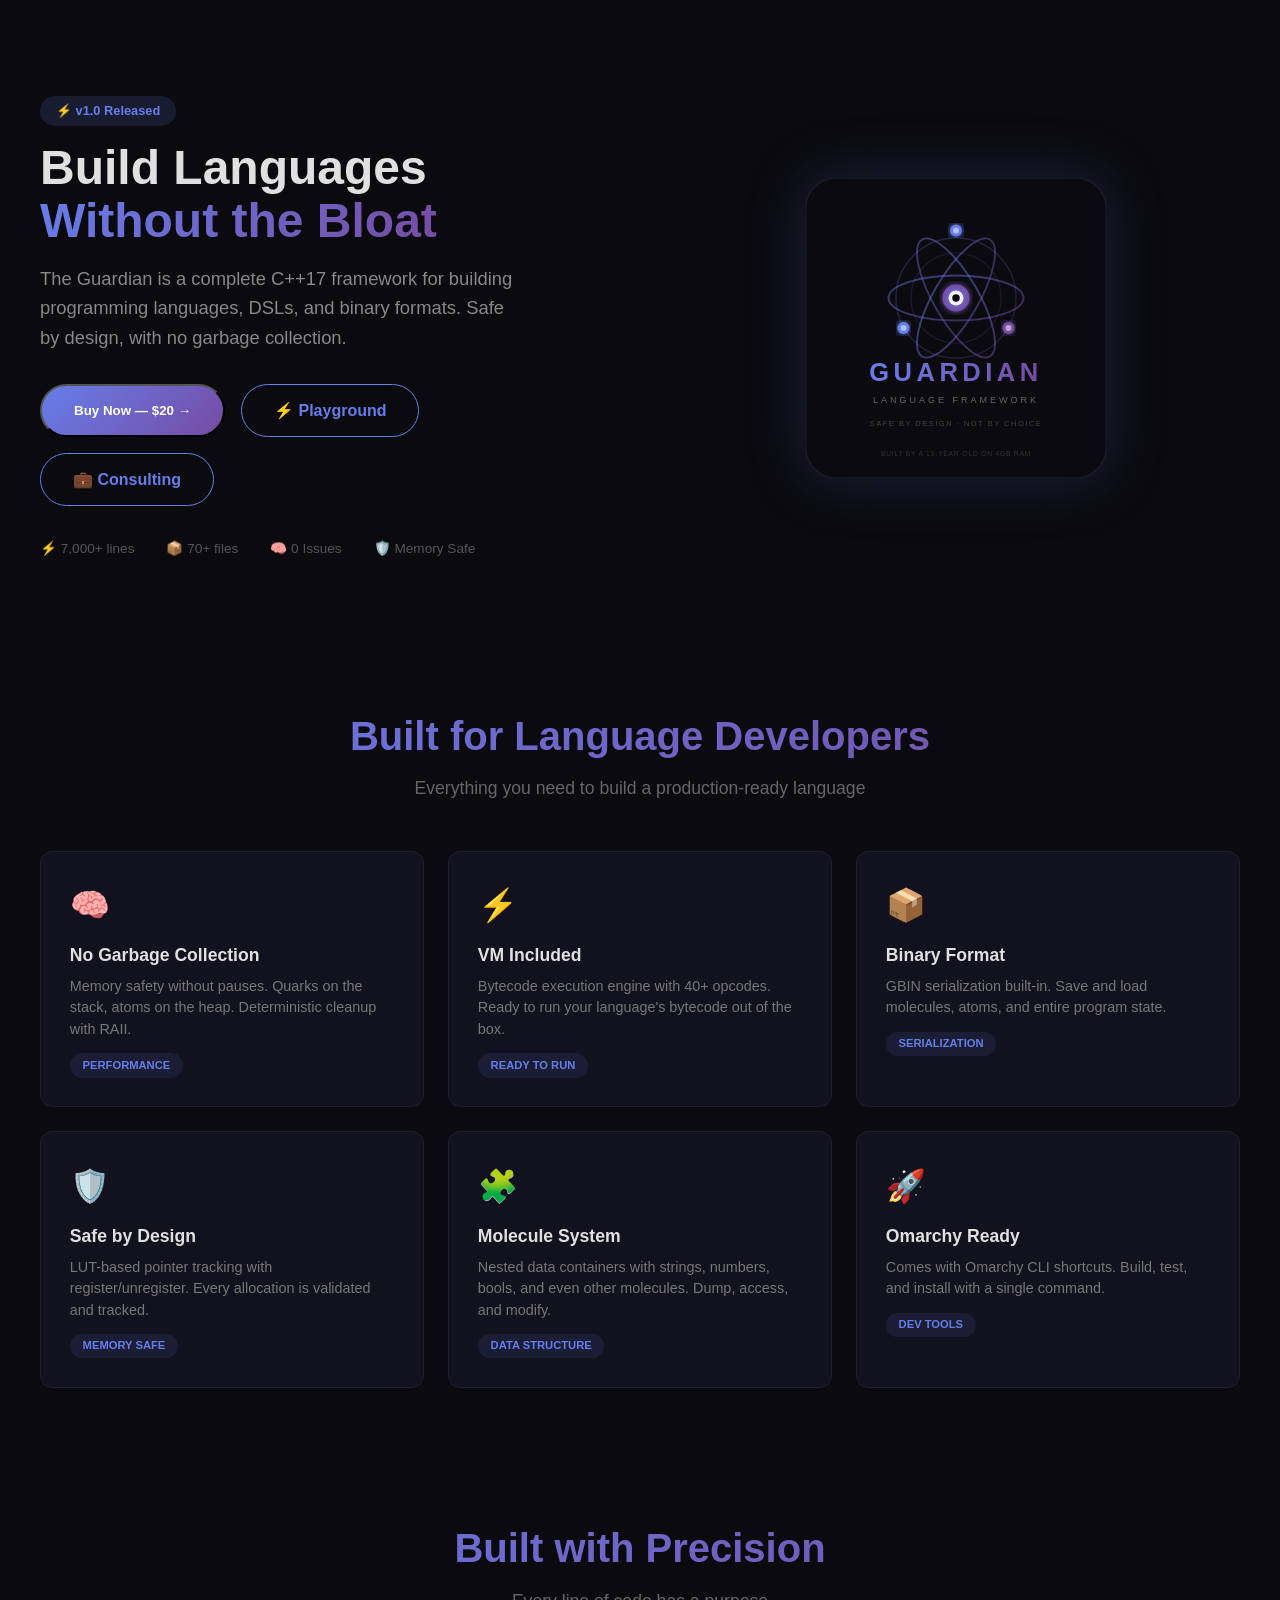
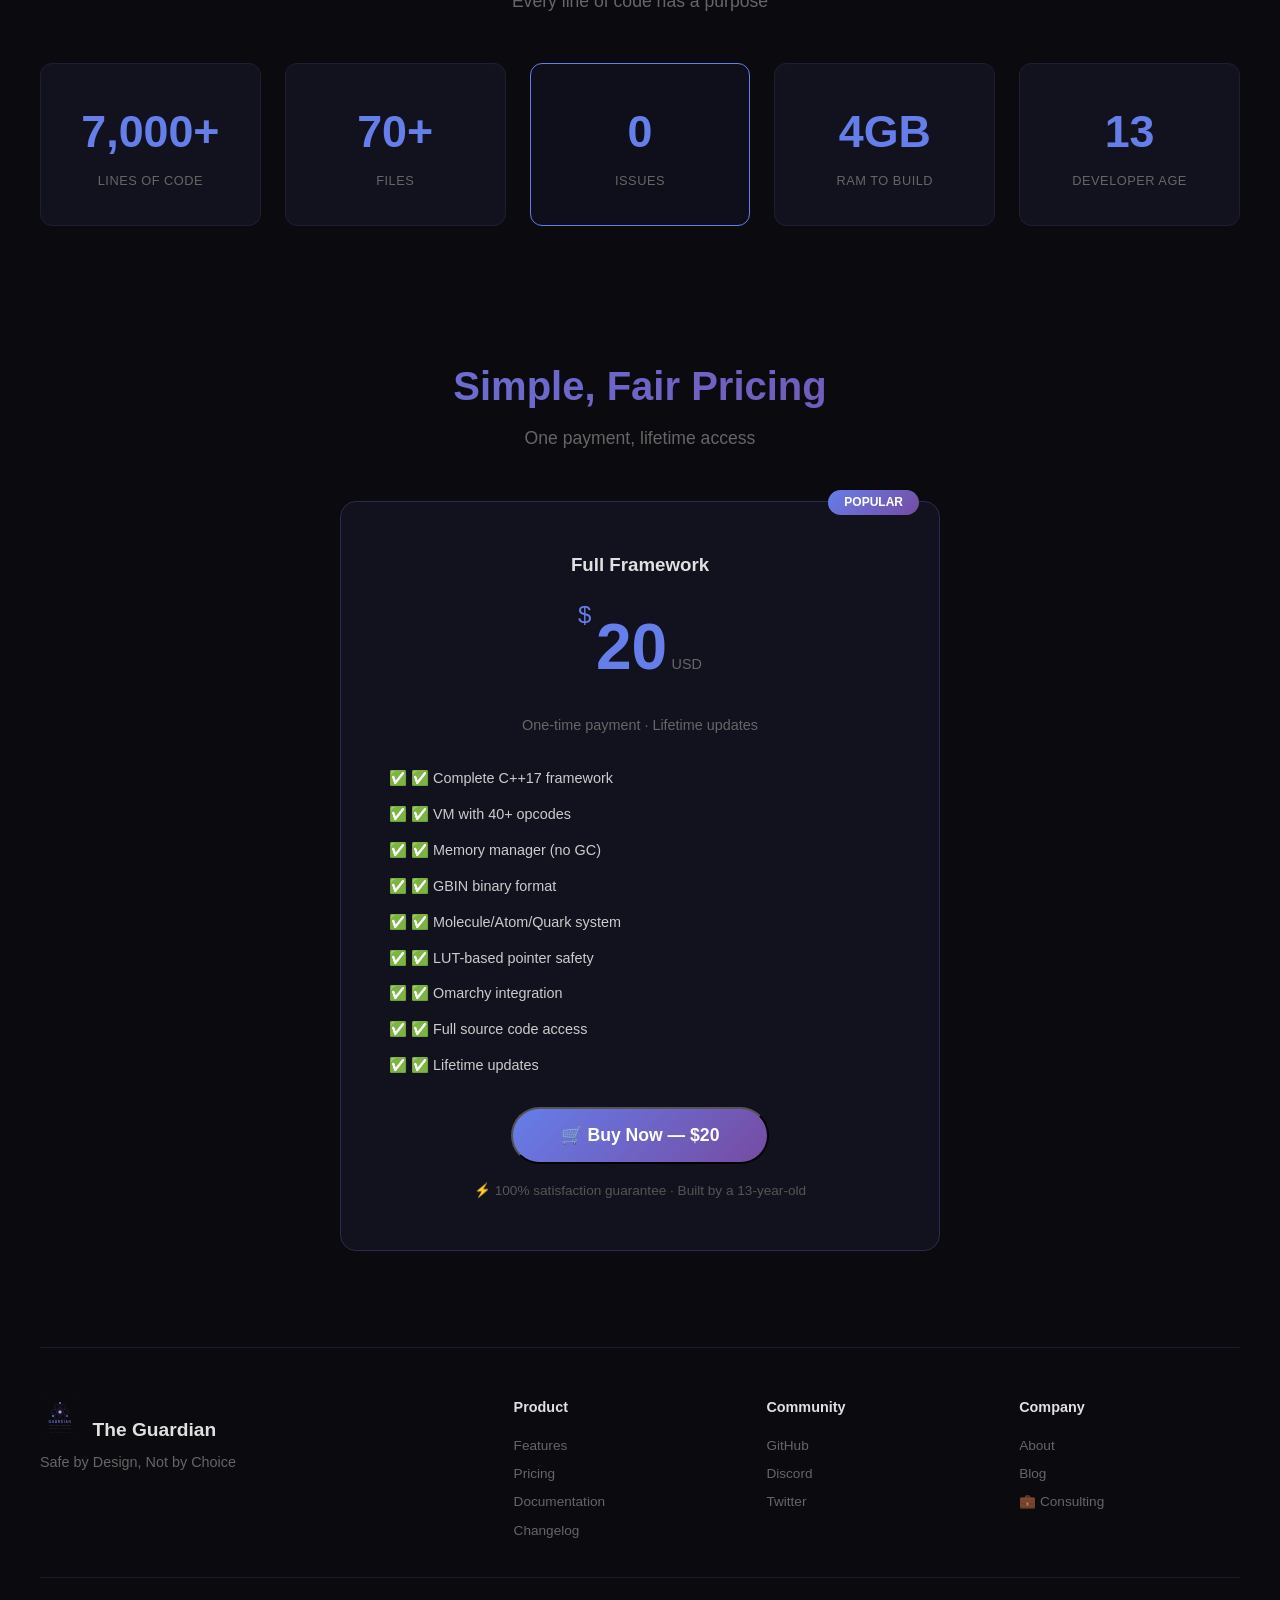
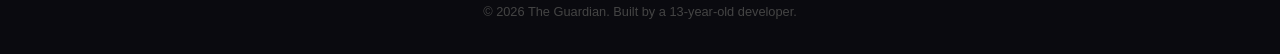
==== commit 4c3e9149: "feat: Add embedded checkout modal" ====
--- a/website/index.html
+++ b/website/index.html
@@ -20,12 +20,11 @@
                     The Guardian is a complete C++17 framework for building programming languages,
                     DSLs, and binary formats. Safe by design, with no garbage collection.
                 </p>
-    <div class="hero-buttons">
-        <button id="hero-buy" class="btn btn-primary">Buy Now — $20 →</button>
-        <a href="docs/index.html" class="btn btn-secondary">📚 Docs</a>
-        <a href="playground/" class="btn btn-secondary">⚡ Playground</a>
-        <a href="consulting.html" class="btn btn-secondary">💼 Consulting</a>
-    </div>
+                <div class="hero-buttons">
+                    <button id="hero-buy" class="btn btn-primary">Buy Now — $20 →</button>
+                    <a href="playground/" class="btn btn-secondary">⚡ Playground</a>
+                    <a href="consulting.html" class="btn btn-secondary">💼 Consulting</a>
+                </div>
                 <div class="hero-stats-mini">
                     <span>⚡ 7,000+ lines</span>
                     <span>📦 70+ files</span>
@@ -101,7 +100,7 @@
                 </div>
                 <div class="stat-item highlight">
                     <span class="stat-number">0</span>
-                    <span class="stat-label">TODOs</span>
+                    <span class="stat-label">Issues</span>
                 </div>
                 <div class="stat-item">
                     <span class="stat-number">4GB</span>
@@ -142,7 +141,7 @@
                     <li>✅ Full source code access</li>
                     <li>✅ Lifetime updates</li>
                 </ul>
-                <button id="polar-checkout" class="btn btn-primary btn-large">
+                <button id="pricing-buy" class="btn btn-primary btn-large">
                     🛒 Buy Now — $20
                 </button>
                 <p class="pricing-guarantee">⚡ 100% satisfaction guarantee · Built by a 13-year-old</p>
@@ -161,7 +160,7 @@
                     <h4>Product</h4>
                     <a href="#features">Features</a>
                     <a href="#pricing">Pricing</a>
-                    <a href="#">Documentation</a>
+                    <a href="docs/index.html">Documentation</a>
                     <a href="#">Changelog</a>
                 </div>
                 <div class="footer-links-group">
@@ -174,7 +173,7 @@
                     <h4>Company</h4>
                     <a href="#">About</a>
                     <a href="#">Blog</a>
-                    <a href="#">Contact</a>
+                    <a href="consulting.html">💼 Consulting</a>
                 </div>
             </div>
             <div class="footer-bottom">
@@ -183,27 +182,59 @@
         </footer>
     </div>
 
-    <script>
-        // ── Polar Checkout ──
-        document.addEventListener('DOMContentLoaded', function() {
-            const checkoutUrl = 'https://buy.polar.sh/polar_cl_czZ7LW2XcJR1zNjUoiGbBYU4MNOI4ShcvcR6l00HLU9';
-            
-            // Hero buy button
-            const heroBuy = document.getElementById('hero-buy');
-            if (heroBuy) {
-                heroBuy.addEventListener('click', function() {
-                    window.location.href = checkoutUrl;
-                });
-            }
-            
-            // Pricing buy button
-            const polarCheckout = document.getElementById('polar-checkout');
-            if (polarCheckout) {
-                polarCheckout.addEventListener('click', function() {
-                    window.location.href = checkoutUrl;
-                });
-            }
-        });
-    </script>
+    <!-- ─── CHECKOUT MODAL ─── -->
+    <div id="checkout-modal" class="modal">
+        <div class="modal-content">
+            <span class="modal-close">&times;</span>
+            <div class="modal-header">
+                <img src="assets/logo.svg" alt="The Guardian" width="60" />
+                <h2>🔷 The Guardian</h2>
+                <p class="modal-subtitle">One-time payment · Lifetime access</p>
+            </div>
+            <div class="modal-body">
+                <div class="modal-price">
+                    <span class="modal-currency">$</span>
+                    <span class="modal-amount">20</span>
+                    <span class="modal-period">USD</span>
+                </div>
+                <p class="modal-note">One-time payment · Lifetime updates</p>
+                <div class="modal-features">
+                    <div class="modal-feature">
+                        <span>✅</span>
+                        <span>Complete C++17 framework</span>
+                    </div>
+                    <div class="modal-feature">
+                        <span>✅</span>
+                        <span>VM with 40+ opcodes</span>
+                    </div>
+                    <div class="modal-feature">
+                        <span>✅</span>
+                        <span>Memory manager (no GC)</span>
+                    </div>
+                    <div class="modal-feature">
+                        <span>✅</span>
+                        <span>GBIN binary format</span>
+                    </div>
+                    <div class="modal-feature">
+                        <span>✅</span>
+                        <span>Lifetime updates</span>
+                    </div>
+                    <div class="modal-feature">
+                        <span>✅</span>
+                        <span>Built by a 13-year-old</span>
+                    </div>
+                </div>
+                <div class="modal-actions">
+                    <button id="modal-buy" class="btn btn-primary btn-large">
+                        🛒 Buy Now — $20
+                    </button>
+                    <p class="modal-guarantee">⚡ 100% satisfaction guarantee</p>
+                    <p class="modal-powered">🔒 Secure payment powered by Polar</p>
+                </div>
+            </div>
+        </div>
+    </div>
+
+    <script src="script.js"></script>
 </body>
 </html>
--- a/website/style.css
+++ b/website/style.css
@@ -936,3 +936,170 @@
     }
 }
 
+
+/* ─── CHECKOUT MODAL ─── */
+
+.modal {
+    display: none;
+    position: fixed;
+    z-index: 9999;
+    left: 0;
+    top: 0;
+    width: 100%;
+    height: 100%;
+    background: rgba(0, 0, 0, 0.85);
+    backdrop-filter: blur(10px);
+    justify-content: center;
+    align-items: center;
+}
+
+.modal.active {
+    display: flex;
+}
+
+.modal-content {
+    background: #12121f;
+    border: 1px solid #2a2a4e;
+    border-radius: 16px;
+    max-width: 480px;
+    width: 90%;
+    max-height: 90vh;
+    overflow-y: auto;
+    padding: 2rem;
+    position: relative;
+    animation: modalSlideIn 0.3s ease-out;
+}
+
+@keyframes modalSlideIn {
+    from {
+        opacity: 0;
+        transform: scale(0.95) translateY(20px);
+    }
+    to {
+        opacity: 1;
+        transform: scale(1) translateY(0);
+    }
+}
+
+.modal-close {
+    position: absolute;
+    top: 1rem;
+    right: 1.5rem;
+    font-size: 1.8rem;
+    color: #666;
+    cursor: pointer;
+    transition: color 0.3s;
+    line-height: 1;
+}
+
+.modal-close:hover {
+    color: #e0e0e0;
+}
+
+.modal-header {
+    text-align: center;
+    margin-bottom: 1.5rem;
+}
+
+.modal-header img {
+    margin-bottom: 0.5rem;
+}
+
+.modal-header h2 {
+    font-size: 1.8rem;
+    font-weight: 800;
+    background: linear-gradient(135deg, #667eea, #764ba2);
+    -webkit-background-clip: text;
+    -webkit-text-fill-color: transparent;
+    margin: 0;
+}
+
+.modal-subtitle {
+    color: #8888aa;
+    font-size: 0.95rem;
+    margin: 0.2rem 0 0;
+}
+
+.modal-price {
+    text-align: center;
+    margin: 1rem 0 0.2rem;
+}
+
+.modal-currency {
+    font-size: 1.5rem;
+    vertical-align: top;
+    color: #667eea;
+}
+
+.modal-amount {
+    font-size: 3.5rem;
+    font-weight: 800;
+    color: #667eea;
+}
+
+.modal-period {
+    font-size: 1rem;
+    color: #666;
+}
+
+.modal-note {
+    text-align: center;
+    color: #666;
+    font-size: 0.85rem;
+    margin: 0 0 1rem;
+}
+
+.modal-features {
+    margin: 1rem 0;
+    text-align: left;
+}
+
+.modal-feature {
+    display: flex;
+    align-items: center;
+    gap: 0.8rem;
+    padding: 0.4rem 0;
+    color: #ccc;
+    font-size: 0.92rem;
+}
+
+.modal-feature span:first-child {
+    font-size: 1rem;
+    min-width: 1.5rem;
+}
+
+.modal-actions {
+    text-align: center;
+    margin-top: 1.5rem;
+}
+
+.modal-actions .btn {
+    width: 100%;
+    padding: 1rem;
+    font-size: 1.1rem;
+}
+
+.modal-guarantee {
+    color: #555;
+    font-size: 0.85rem;
+    margin-top: 0.8rem;
+}
+
+.modal-powered {
+    color: #444;
+    font-size: 0.75rem;
+    margin-top: 0.5rem;
+}
+
+/* Responsive */
+@media (max-width: 480px) {
+    .modal-content {
+        padding: 1.5rem;
+    }
+    .modal-amount {
+        font-size: 2.8rem;
+    }
+    .modal-feature {
+        font-size: 0.85rem;
+    }
+}
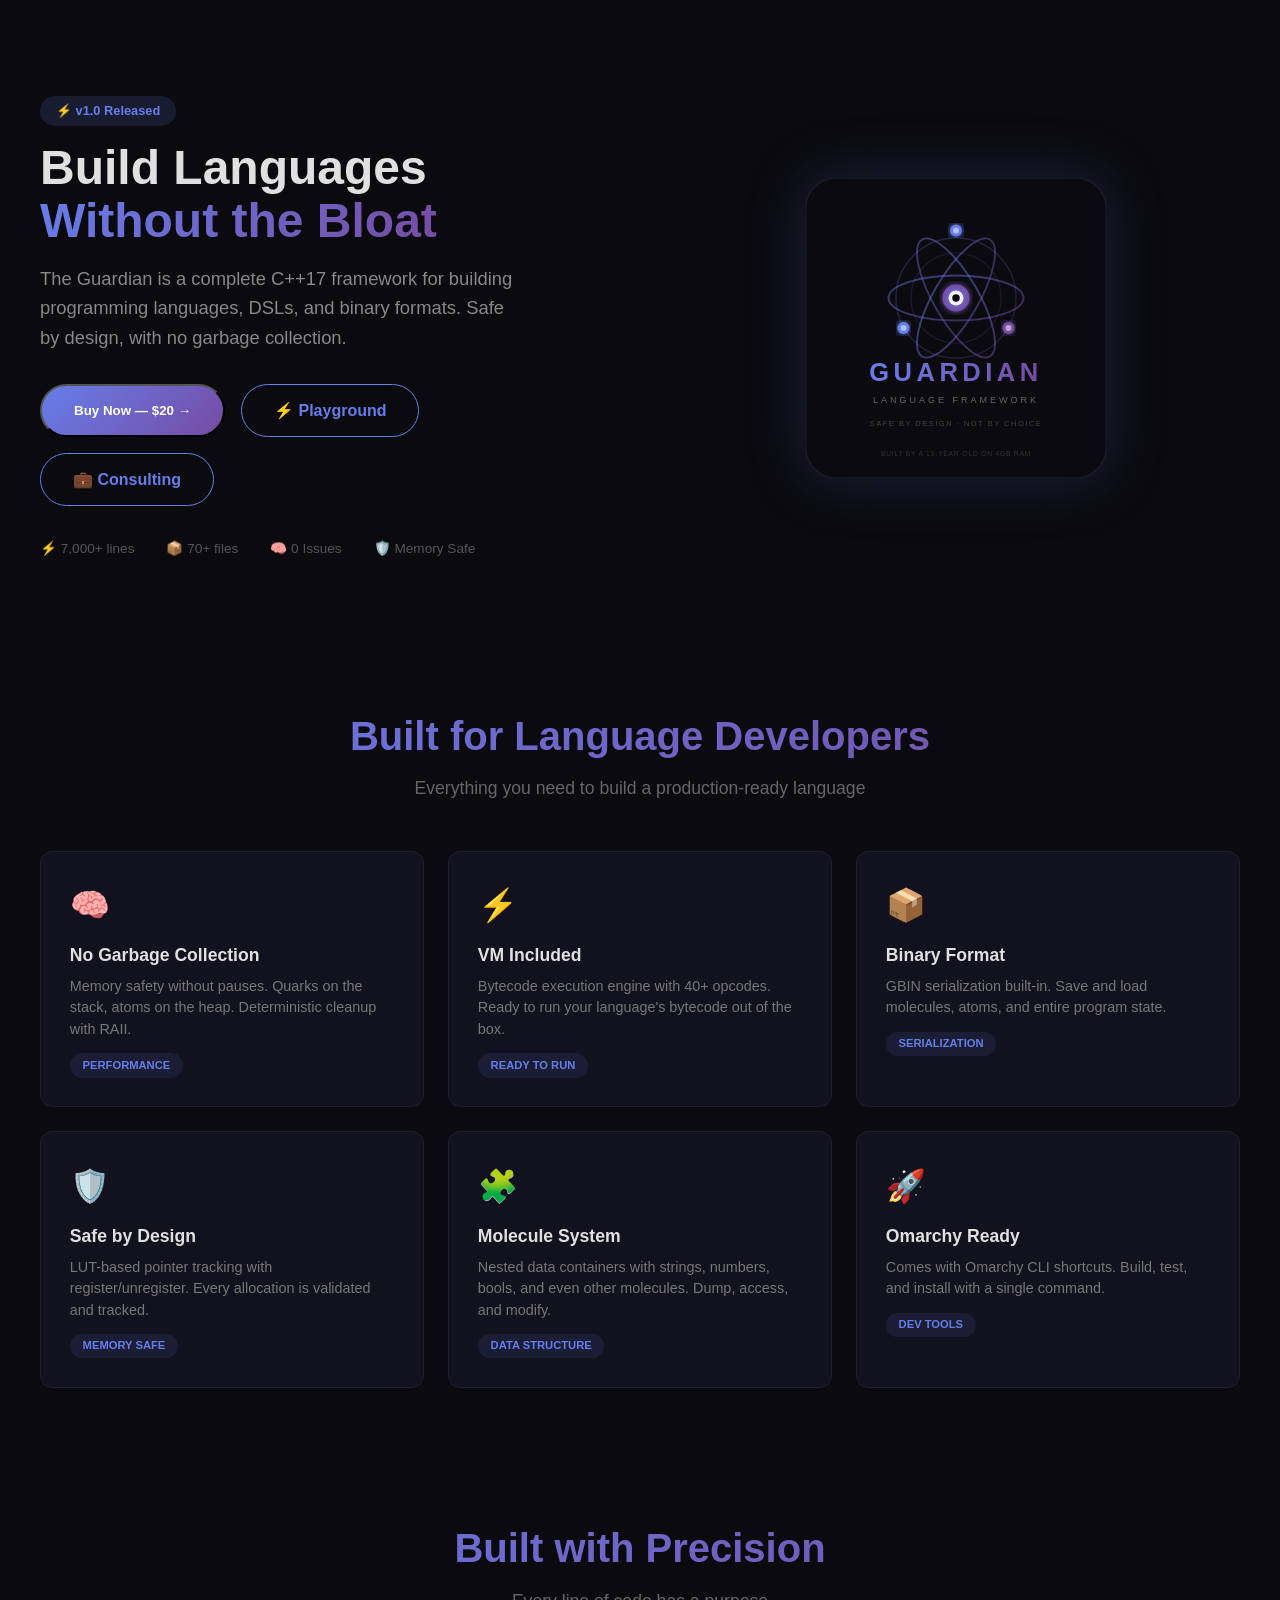
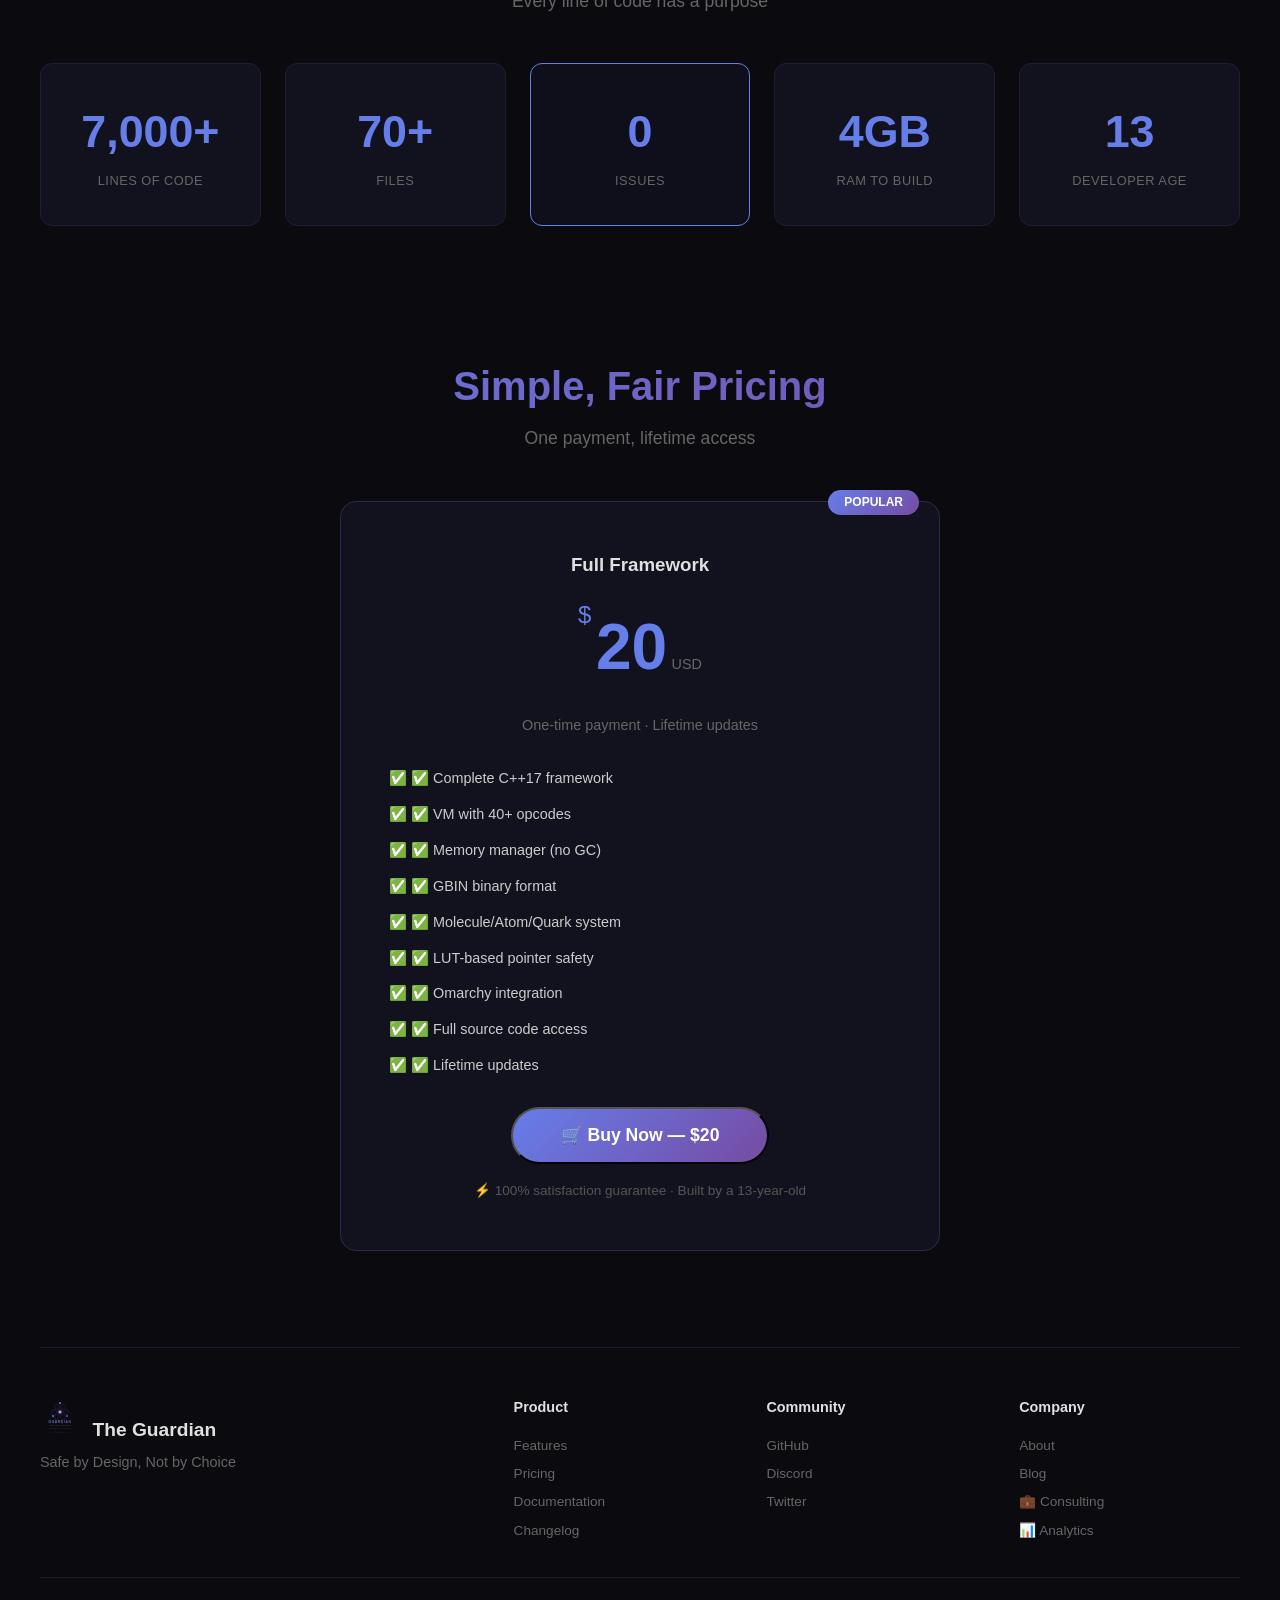
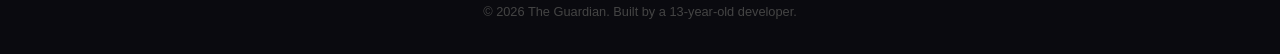
==== commit 04799fa6: "Sync via Omarchy" ====
--- a/website/index.html
+++ b/website/index.html
@@ -174,6 +174,7 @@
                     <a href="#">About</a>
                     <a href="#">Blog</a>
                     <a href="consulting.html">💼 Consulting</a>
+                    <a href="admin/analytics.html">📊 Analytics</a>
                 </div>
             </div>
             <div class="footer-bottom">
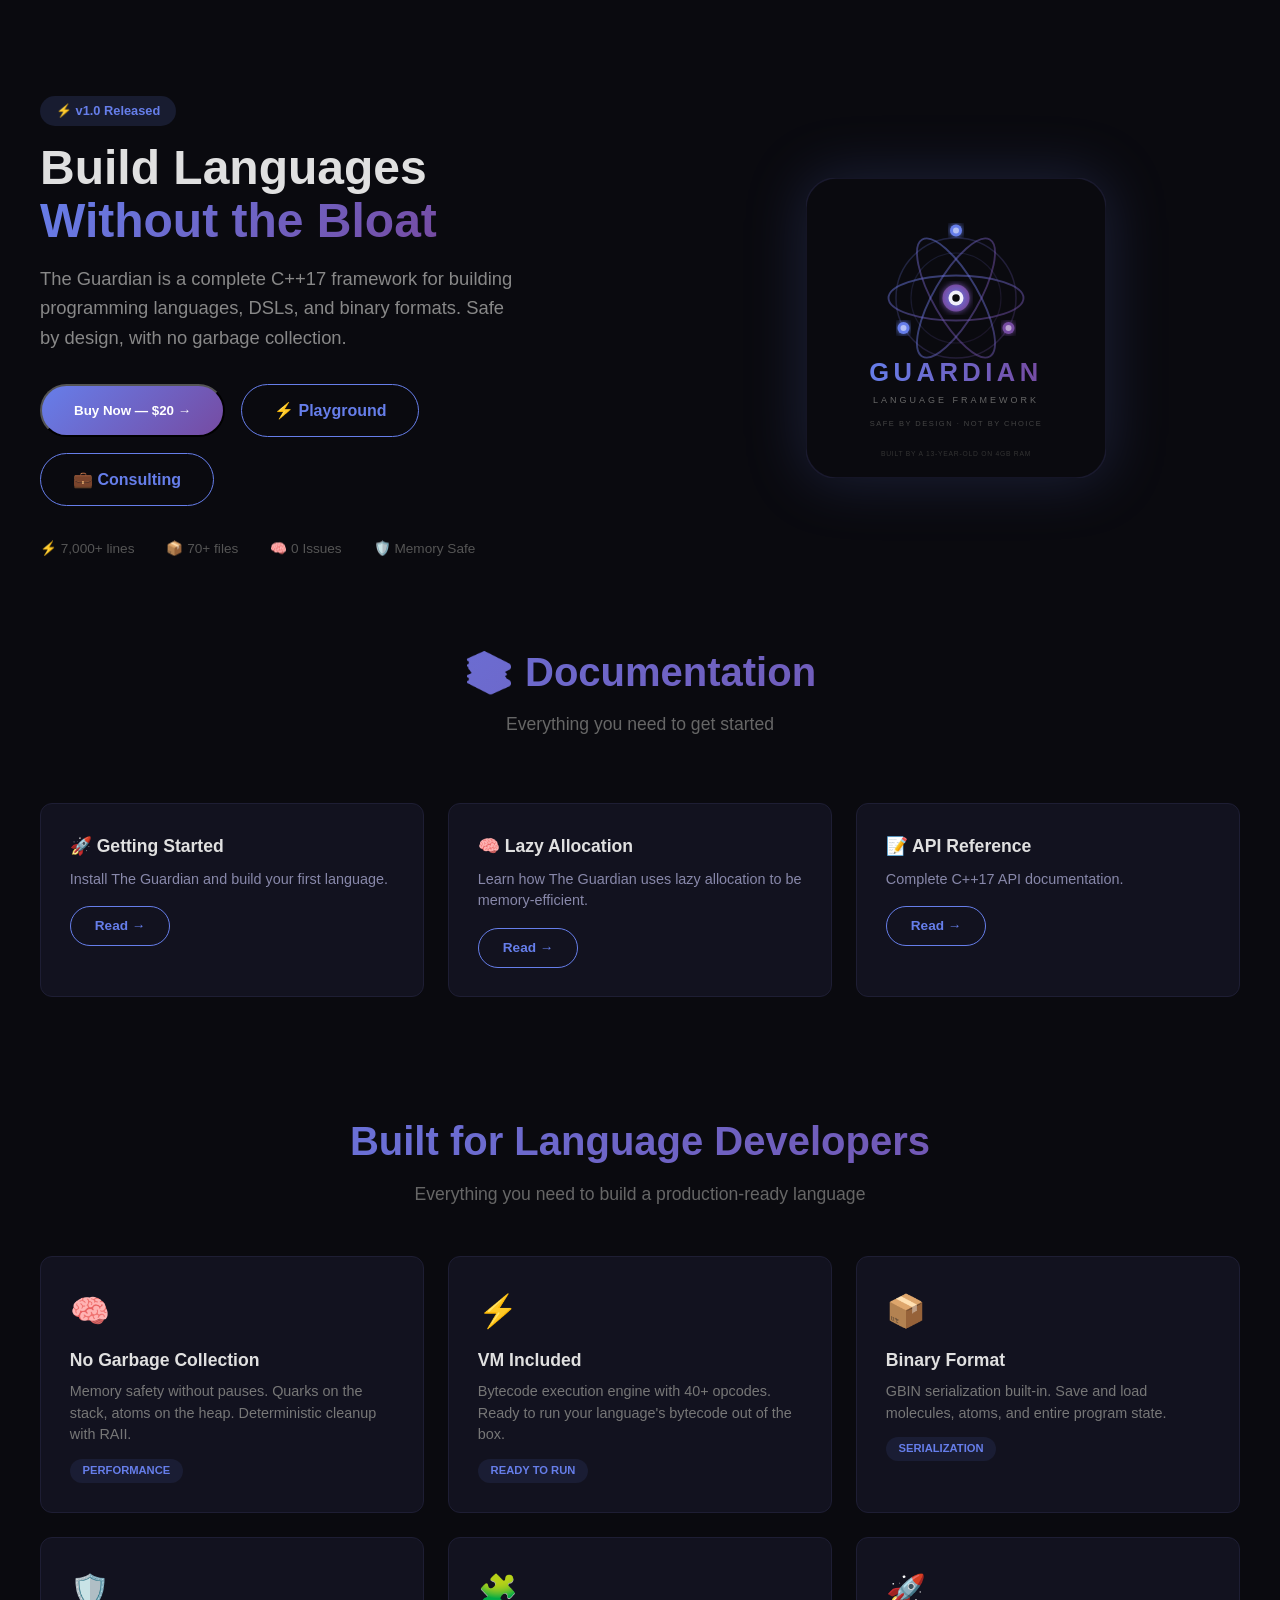
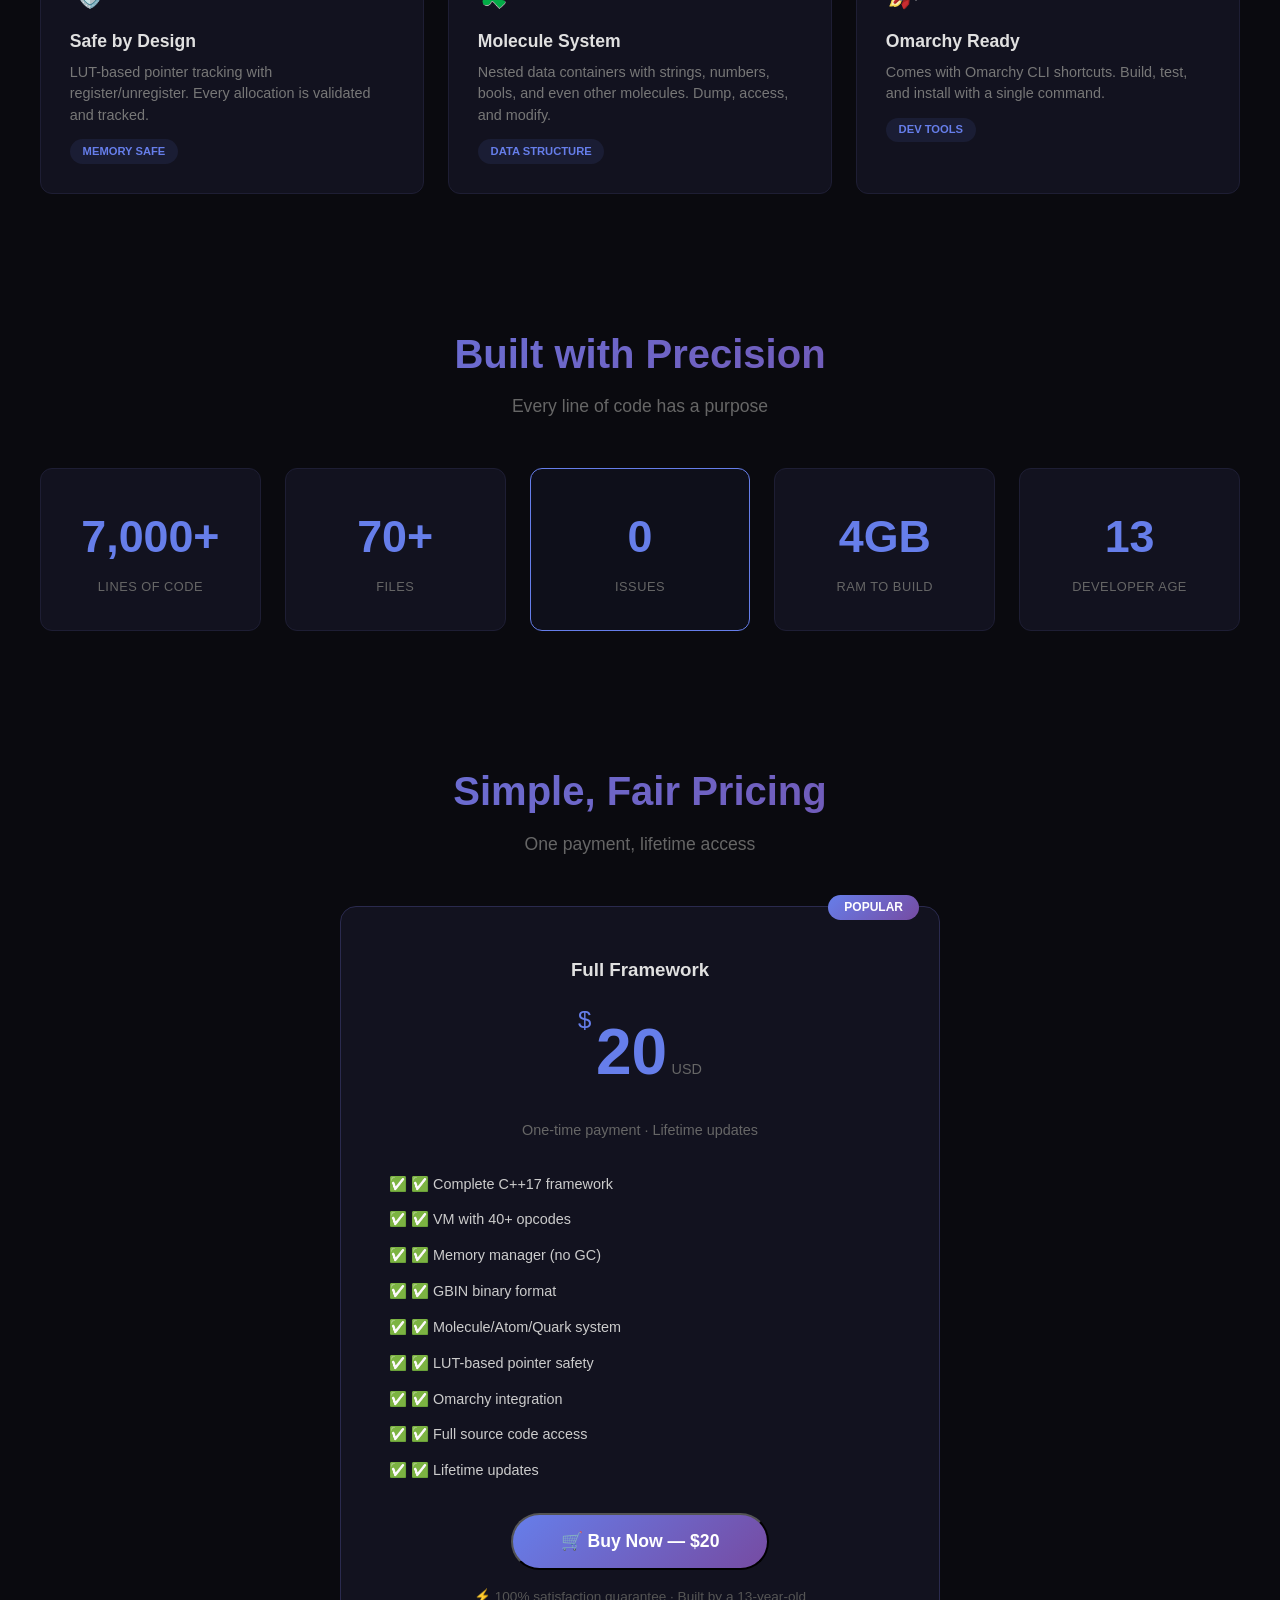
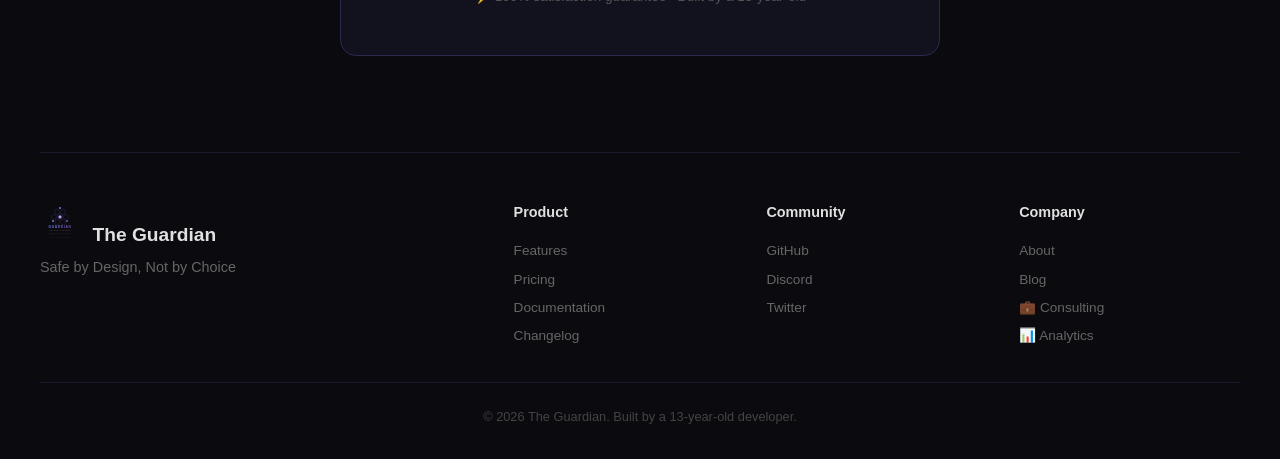
==== commit 17028f42: "docs: Complete website with all documentation pages" ====
--- a/website/index.html
+++ b/website/index.html
@@ -37,6 +37,31 @@
             </div>
         </section>
 
+        <!-- Docs -->
+        <section class="docs-section" id="docs">
+            <div class="section-header">
+                <h2>📚 Documentation</h2>
+                <p>Everything you need to get started</p>
+            </div>
+            <div class="docs-grid">
+                <div class="docs-card">
+                    <h3>🚀 Getting Started</h3>
+                    <p>Install The Guardian and build your first language.</p>
+                    <a href="docs/getting-started.html" class="btn btn-secondary">Read →</a>
+                </div>
+                <div class="docs-card">
+                    <h3>🧠 Lazy Allocation</h3>
+                    <p>Learn how The Guardian uses lazy allocation to be memory-efficient.</p>
+                    <a href="docs/lazy-allocation.html" class="btn btn-secondary">Read →</a>
+                </div>
+                <div class="docs-card">
+                    <h3>📝 API Reference</h3>
+                    <p>Complete C++17 API documentation.</p>
+                    <a href="docs/api.html" class="btn btn-secondary">Read →</a>
+                </div>
+            </div>
+        </section>
+
         <!-- Features -->
         <section class="features-section" id="features">
             <div class="section-header">
--- a/website/style.css
+++ b/website/style.css
@@ -1103,3 +1103,174 @@
         font-size: 0.85rem;
     }
 }
+
+/* ─── ANALYTICS DASHBOARD ─── */
+
+.analytics-grid {
+    display: grid;
+    grid-template-columns: repeat(4, 1fr);
+    gap: 1.5rem;
+    margin: 2rem 0;
+}
+
+.analytics-card {
+    background: #12121f;
+    padding: 1.5rem;
+    border-radius: 12px;
+    border: 1px solid #1e1e34;
+    text-align: center;
+    transition: border-color 0.3s;
+}
+
+.analytics-card:hover {
+    border-color: #667eea;
+}
+
+.analytics-card h3 {
+    color: #8888aa;
+    font-size: 0.85rem;
+    font-weight: 600;
+    margin: 0 0 0.5rem;
+}
+
+.analytics-number {
+    font-size: 2.5rem;
+    font-weight: 800;
+    color: #667eea;
+}
+
+.analytics-chart {
+    background: #12121f;
+    padding: 2rem;
+    border-radius: 12px;
+    border: 1px solid #1e1e34;
+    margin: 2rem 0;
+}
+
+.analytics-chart h2 {
+    color: #e0e0e0;
+    font-size: 1.2rem;
+    font-weight: 600;
+    margin: 0 0 1.5rem;
+}
+
+.chart-container {
+    position: relative;
+    height: 300px;
+}
+
+.chart-legend {
+    display: flex;
+    justify-content: center;
+    gap: 2rem;
+    margin-top: 1.5rem;
+    flex-wrap: wrap;
+}
+
+.legend-item {
+    font-size: 0.85rem;
+    color: #8888aa;
+}
+
+.legend-item.page-views { color: #667eea; }
+.legend-item.playground { color: #764ba2; }
+.legend-item.buys { color: #27c93f; }
+.legend-item.consulting { color: #f0c040; }
+
+.analytics-events {
+    background: #12121f;
+    padding: 2rem;
+    border-radius: 12px;
+    border: 1px solid #1e1e34;
+    margin: 2rem 0;
+}
+
+.analytics-events h2 {
+    color: #e0e0e0;
+    font-size: 1.2rem;
+    font-weight: 600;
+    margin: 0 0 1rem;
+}
+
+.analytics-actions {
+    text-align: center;
+    margin: 2rem 0;
+}
+
+.event-item {
+    display: flex;
+    align-items: center;
+    gap: 1rem;
+    padding: 0.6rem 0;
+    border-bottom: 1px solid #1a1a2e;
+    font-size: 0.85rem;
+}
+
+.event-item:last-child {
+    border-bottom: none;
+}
+
+.event-time {
+    color: #444466;
+    font-size: 0.75rem;
+    min-width: 150px;
+}
+
+.event-emoji {
+    font-size: 1.1rem;
+    min-width: 2rem;
+}
+
+.event-name {
+    color: #667eea;
+    font-weight: 600;
+    min-width: 140px;
+}
+
+.event-details {
+    color: #8888aa;
+    font-family: monospace;
+    font-size: 0.75rem;
+    word-break: break-all;
+}
+
+/* ─── RESPONSIVE ─── */
+
+@media (max-width: 768px) {
+    .analytics-grid {
+        grid-template-columns: 1fr 1fr;
+    }
+    
+    .chart-legend {
+        gap: 1rem;
+    }
+    
+    .event-item {
+        flex-wrap: wrap;
+        gap: 0.3rem;
+    }
+    
+    .event-time {
+        min-width: 100px;
+    }
+    
+    .event-name {
+        min-width: 80px;
+    }
+}
+
+@media (max-width: 480px) {
+    .analytics-grid {
+        grid-template-columns: 1fr;
+    }
+    
+    .chart-container {
+        height: 200px;
+    }
+    
+    .chart-legend {
+        flex-direction: column;
+        align-items: center;
+        gap: 0.5rem;
+    }
+}
